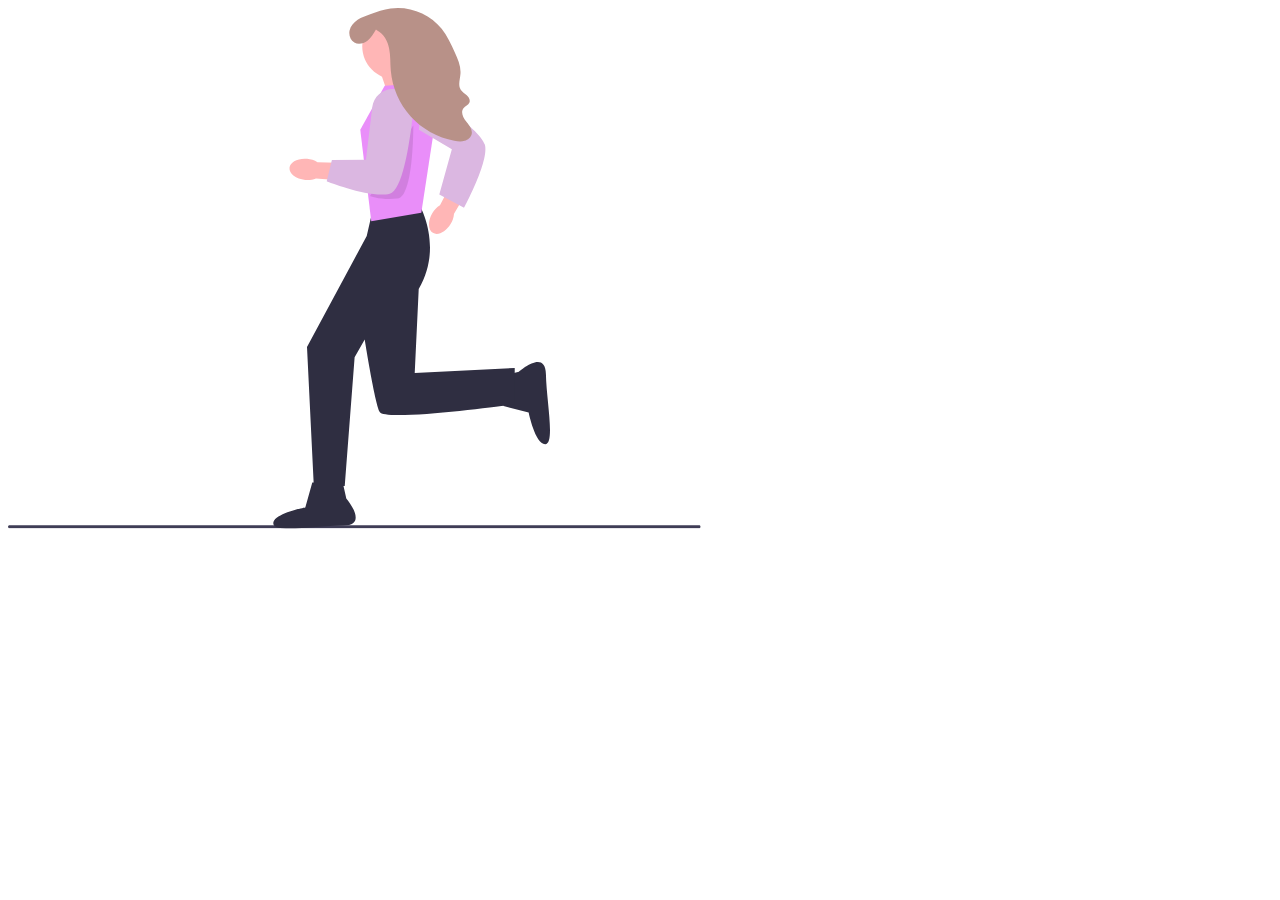
==== index.html @ f6128724 "add running woman svg" ====
<!DOCTYPE html>
<html lang="en">
	<head>
		<meta charset="UTF-8" />
		<meta http-equiv="X-UA-Compatible" content="IE=edge" />
		<meta name="viewport" content="width=device-width, initial-scale=1.0" />
		<title>Document</title>
	</head>
	<body>
		<div>
			<svg width="693" height="521" viewBox="0 0 693 521" fill="none" xmlns="http://www.w3.org/2000/svg">
				<g id="undraw_running_wild_re_fq9r 1" clip-path="url(#clip0_1_2)">
					<path id="Vector" d="M0 518.718C0 519.59 0.69976 520.289 1.57114 520.289H691.109C691.981 520.289 692.68 519.59 692.68 518.718C692.68 517.847 691.981 517.147 691.109 517.147H1.57114C0.69975 517.147 0 517.847 0 518.718Z" fill="#3F3D56" />
					<g id="running woman">
						<g id="Group">
							<g id="feet">
								<path id="Vector_2" d="M304.293 474.426H334.718L338.293 490.426C338.293 490.426 361.293 517.426 335.293 517.426C309.293 517.426 265.293 525.426 265.293 515.426C265.293 505.426 297.293 499.426 297.293 499.426L304.293 474.426V474.426V474.426Z" fill="#2F2E41" />
								<path id="Vector_3" d="M495.518 398.068L494.945 367.648L510.875 363.772C510.875 363.772 537.437 340.268 537.926 366.263C538.416 392.259 547.243 436.1 537.245 436.289C527.247 436.477 520.645 404.596 520.645 404.596L495.518 398.068V398.068V398.068Z" fill="#2F2E41" />
							</g>
							<path id="Vector_4" d="M405.212 58.9807L411.419 81.945L383.489 96.2201L372.938 65.8079L405.212 58.9807Z" fill="#FFB6B6" />
							<path id="Vector_5" d="M386.956 5.87451C405.013 5.87451 419.652 20.5131 419.652 38.5707C419.652 56.6283 405.013 71.2669 386.956 71.2669C368.898 71.2669 354.259 56.6283 354.259 38.5707C354.259 20.5131 368.898 5.87451 386.956 5.87451V5.87451Z" fill="#FFB6B6" />
							<path id="uuid-133c54c8-d128-4e99-98c7-7284e3ebd37e-352" d="M424.403 205.065C426.269 201.883 428.871 199.195 431.99 197.225L449.836 163.049L465.85 172.016L446.023 205.718C445.723 209.393 444.548 212.944 442.596 216.072C437.816 223.97 429.871 227.904 424.847 224.864C419.823 221.823 419.623 212.959 424.403 205.065H424.403V205.065V205.065Z" fill="#FFB6B6" />
							<g id="legs">
								<path id="Vector_6" d="M365.087 200.314L412.953 200C412.953 200 434.72 240 410.72 281L406.72 365L506.72 360V396.287C506.72 396.287 376.72 414 371.72 404C366.72 394 356.72 331.572 356.72 331.572L346.622 349.341L336.72 478H305.803L299 339L358.72 228L365.087 200.314Z" fill="#2F2E41" />
							</g>
							<path id="Vector_7" d="M376.684 77.7625L413.317 75.3203L426.749 116.837L413.317 204.756L363.252 213.304L352.262 121.722L376.684 77.7625Z" fill="#E98EF9" />
							<g id="arms">
								<path id="Vector_8" d="M414.389 81.4258L410.875 121.722L443.844 141.259L431.293 186.426L456.055 199.872C456.055 199.872 481.698 152.249 476.814 136.375C471.93 120.501 414.389 81.4258 414.389 81.4258H414.389V81.4258Z" fill="#DBB7E1" />
								<path id="Vector_9" opacity="0.1" d="M405.327 117.213C405.327 117.213 405.719 188.646 389.506 190.536C373.293 192.426 362.015 187.89 362.015 187.89" fill="black" />
								<path id="uuid-7de41d00-2d2a-4a7c-931f-82c29e7265eb-353" d="M299.11 150.778C302.788 151.064 306.344 152.228 309.48 154.171L348.019 155.265L346.962 173.588L307.982 170.504C304.546 171.844 300.839 172.34 297.172 171.953C287.98 171.111 280.965 165.688 281.501 159.839C282.037 153.991 289.921 149.934 299.11 150.778V150.778L299.11 150.778V150.778Z" fill="#FFB6B6" />
								<path id="Vector_10" d="M319.111 173.474L318.704 173.315L323.899 151.928L357.925 151.751L364.285 99.0527C365.531 88.7187 374.321 80.9258 384.73 80.9258C390.577 80.9258 396.168 83.4219 400.07 87.7734C403.968 92.1201 405.84 97.9424 405.205 103.746C401.317 139.311 394.083 182.398 381.697 185.702C379.342 186.33 376.584 186.604 373.561 186.604C353.144 186.604 320.681 174.084 319.111 173.474V173.474V173.474Z" fill="#DBB7E1" />
							</g>
							<path
								id="Vector_11"
								d="M367.962 21.6029C365.617 25.6584 363.178 29.8212 359.468 32.6822C355.758 35.5432 350.418 36.815 346.333 34.5216C342.318 32.268 340.59 27.0347 341.579 22.5381C342.568 18.0416 345.821 14.3046 349.65 11.7476C353.478 9.19061 357.882 7.65646 362.232 6.14863C368.881 3.84424 375.579 1.52752 382.543 0.527247C401.542 -2.20131 421.723 5.82208 433.661 20.8505C439.298 27.9463 443.094 36.2952 446.833 44.5502C449.89 51.2981 453.014 58.4052 452.474 65.7933C452.077 71.2098 449.825 77.1432 452.741 81.7248C454.21 84.0332 456.716 85.4319 458.749 87.263C460.782 89.0942 462.451 91.9328 461.447 94.4783C460.42 97.0831 457.182 98.0224 455.455 100.226C452.494 104.003 455.017 109.529 458.001 113.288C460.985 117.047 464.648 121.262 463.704 125.967C463.023 129.362 459.94 131.89 456.606 132.823C453.272 133.756 449.717 133.361 446.312 132.732C429.672 129.659 414.117 120.992 402.746 108.461C391.376 95.9297 384.258 79.6071 382.811 62.748C382.175 55.3247 382.599 47.7864 381.136 40.4807C379.674 33.1751 375.886 25.8207 369.222 22.4876"
								fill="#B89188" />
						</g>
					</g>
				</g>
				<defs>
					<clipPath id="clip0_1_2">
						<rect width="692.68" height="520.455" fill="white" />
					</clipPath>
				</defs>
			</svg>
		</div>
	</body>
</html>
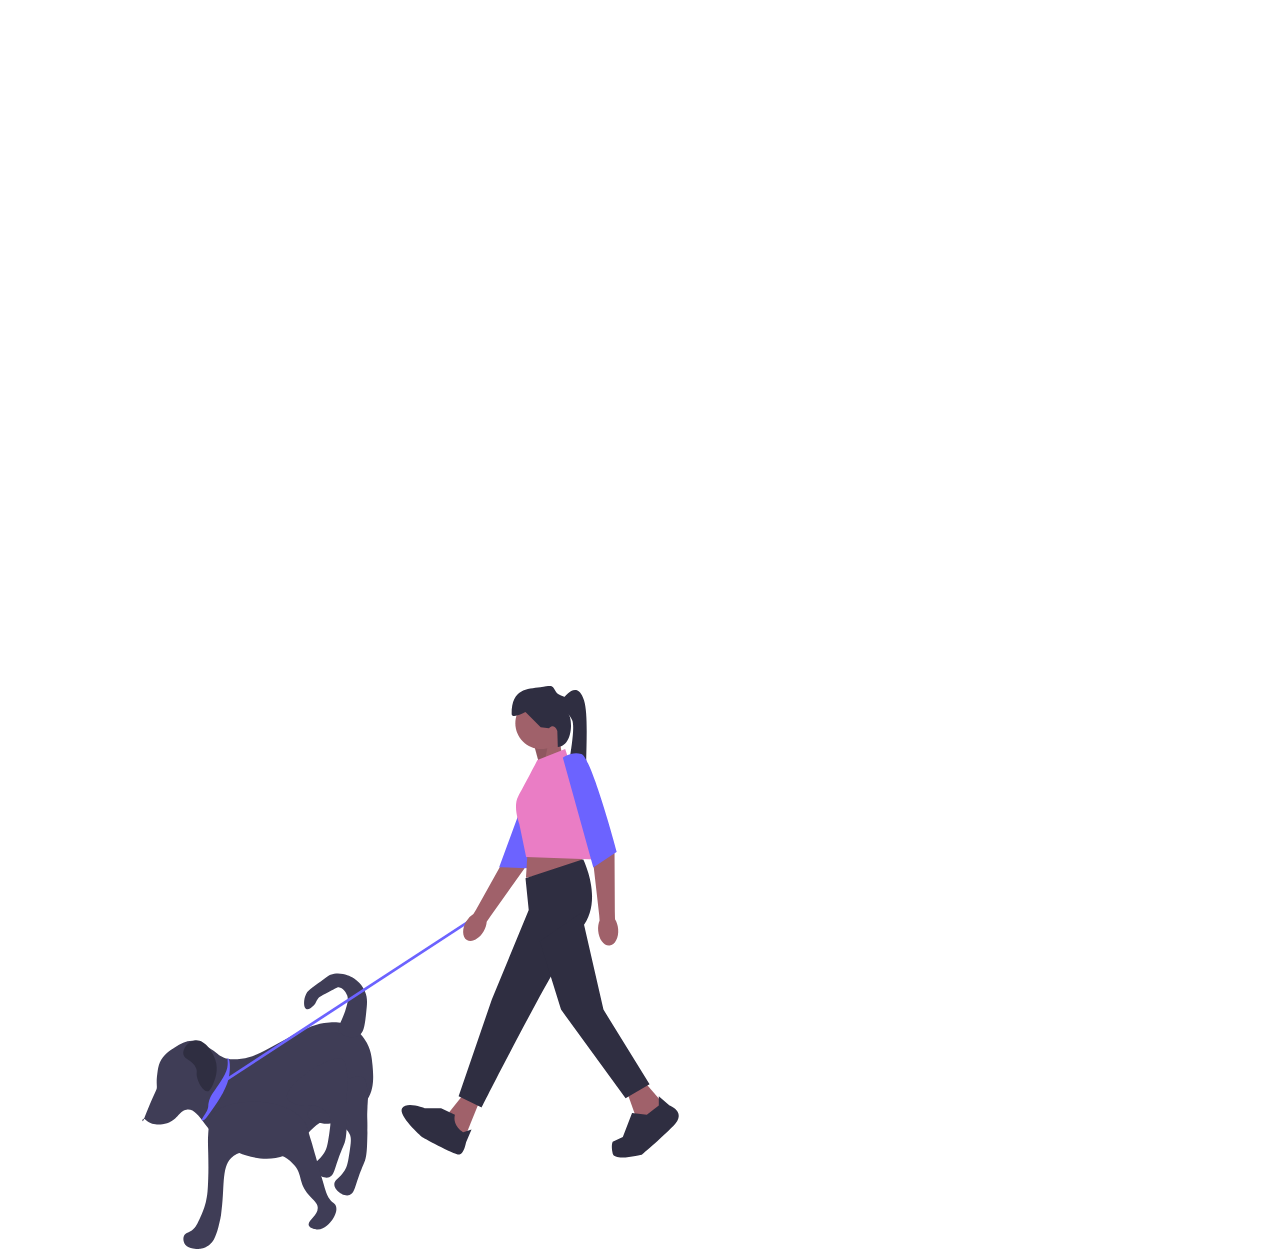
==== commit 4033f45d: "dog and girl, walking" ====
--- a/index.html
+++ b/index.html
@@ -2,44 +2,84 @@
 <html lang="en">
 	<head>
 		<meta charset="UTF-8" />
-		<meta http-equiv="X-UA-Compatible" content="IE=edge" />
 		<meta name="viewport" content="width=device-width, initial-scale=1.0" />
-		<title>Document</title>
+		<meta http-equiv="X-UA-Compatible" content="ie=edge" />
+		<link rel="stylesheet" href="style.css" />
+		<title>Running woman</title>
 	</head>
 	<body>
 		<div>
-			<svg width="693" height="521" viewBox="0 0 693 521" fill="none" xmlns="http://www.w3.org/2000/svg">
-				<g id="undraw_running_wild_re_fq9r 1" clip-path="url(#clip0_1_2)">
-					<path id="Vector" d="M0 518.718C0 519.59 0.69976 520.289 1.57114 520.289H691.109C691.981 520.289 692.68 519.59 692.68 518.718C692.68 517.847 691.981 517.147 691.109 517.147H1.57114C0.69975 517.147 0 517.847 0 518.718Z" fill="#3F3D56" />
-					<g id="running woman">
-						<g id="Group">
-							<g id="feet">
-								<path id="Vector_2" d="M304.293 474.426H334.718L338.293 490.426C338.293 490.426 361.293 517.426 335.293 517.426C309.293 517.426 265.293 525.426 265.293 515.426C265.293 505.426 297.293 499.426 297.293 499.426L304.293 474.426V474.426V474.426Z" fill="#2F2E41" />
-								<path id="Vector_3" d="M495.518 398.068L494.945 367.648L510.875 363.772C510.875 363.772 537.437 340.268 537.926 366.263C538.416 392.259 547.243 436.1 537.245 436.289C527.247 436.477 520.645 404.596 520.645 404.596L495.518 398.068V398.068V398.068Z" fill="#2F2E41" />
+			<svg width="731" height="564" viewBox="0 0 731 564" fill="none" xmlns="http://www.w3.org/2000/svg">
+				<g id="walking-dog-girl" clip-path="url(#clip0_2_21)">
+					<g id="dog-and-girl">
+						<g id="dog">
+							<g id="Group">
+								<path
+									id="Vector"
+									d="M208.218 361.302C217.185 366.71 218.069 369.262 223.502 371.492C226.251 372.62 231.399 374.173 241.333 372.765C255.02 370.826 263.46 365.298 287.185 352.387C304.106 343.178 312.379 339.151 324.121 337.103C332.919 335.568 338.032 336.127 341.952 337.103C355.626 340.507 363.09 351.054 364.878 353.66C371.057 362.671 371.839 371.471 372.52 379.134C373.377 388.786 374.617 402.734 367.425 413.522C358.413 427.042 345.862 421.05 324.121 433.901C300.091 448.105 304.11 462.112 284.637 469.563C259.721 479.099 232.594 464.027 231.144 463.195C205.346 448.4 200.068 421.552 186.566 423.712C178.498 425.002 177.695 435.016 164.913 437.722C162.522 438.228 152.679 440.312 145.809 433.901C141.587 429.962 141.718 438.78 143.898 433.264C146.697 426.182 152.344 412.36 155.998 404.607C157.949 400.465 155.75 399.187 157.271 388.049C158.015 382.609 158.39 379.863 159.819 376.586C163.359 368.467 170.233 364.273 175.103 361.302C181.028 357.688 186.853 354.135 194.208 354.934C198.417 355.392 201.684 357.362 208.218 361.302V361.302H208.218Z"
+									fill="#3F3D56" />
+								<path
+									id="Vector_2"
+									d="M363.604 391.87C365.864 393.721 366.402 397.473 367.425 404.607C368.372 411.207 367.796 415.255 367.425 422.438C366.868 433.219 367.746 432.216 367.425 446.638C367.161 458.504 367.029 464.437 366.151 469.563C364.574 478.782 363.733 475.24 355.962 498.858C354.385 503.649 353.13 507.717 349.594 509.047C345.164 510.713 340.059 506.99 339.405 506.499C338.331 505.695 334.547 502.859 334.31 498.858C334.009 493.778 339.759 492.491 344.499 484.847C347.459 480.075 348.171 475.297 349.594 465.742C350.947 456.656 351.624 452.112 349.594 447.911C345.89 440.245 337.415 437.869 336.857 437.722C331.786 436.382 330.147 438.28 324.121 437.722C318.484 437.2 309.199 434.547 307.563 430.08C303.08 417.834 352.811 383.029 363.604 391.87V391.87V391.87Z"
+									fill="#3F3D56" />
+								<path
+									id="Vector_3"
+									d="M343.226 374.039C345.485 375.89 346.023 379.642 347.047 386.776C347.993 393.376 347.418 397.424 347.047 404.607C346.49 415.388 347.368 414.385 347.047 428.806C346.782 440.672 346.65 446.606 345.773 451.732C344.195 460.951 343.355 457.409 335.584 481.026C334.007 485.818 332.751 489.885 329.215 491.216C324.785 492.882 319.681 489.159 319.026 488.668C317.952 487.864 314.169 485.028 313.931 481.026C313.631 475.947 319.38 474.66 324.121 467.016C327.081 462.243 327.792 457.466 329.215 447.911C330.569 438.825 331.246 434.281 329.215 430.08C325.511 422.414 317.037 420.038 316.479 419.891C311.407 418.55 309.768 420.448 303.742 419.891C298.105 419.369 288.82 416.716 287.185 412.249C282.702 400.003 332.432 365.197 343.226 374.039V374.039V374.039Z"
+									fill="#3F3D56" />
+								<path
+									id="Vector_4"
+									d="M305.016 436.448C306.449 438.635 308.094 444.274 311.384 455.553C312.851 460.583 322.35 493.676 325.394 503.952C326.269 506.906 327.403 510.594 330.489 514.141C333.086 517.128 334.473 517.034 335.584 519.236C338.473 524.967 332.835 533.051 331.763 534.52C330.515 536.229 324.721 544.168 316.479 543.436C315.618 543.359 310.048 542.864 308.837 539.615C306.981 534.634 317.894 529.96 317.752 521.783C317.669 516.954 313.8 514.954 308.837 509.047C298.19 496.374 302.731 489.791 294.827 479.753C283.004 464.739 261.031 464.464 257.89 464.469C249.755 464.48 238.432 464.497 231.144 472.111C220.982 482.725 225.182 501.294 220.954 529.425C220.954 529.425 220.269 533.986 218.407 540.888C215.334 552.278 212.883 555.219 212.039 556.172C210.892 557.467 207.536 561.153 201.849 562.54C201.066 562.732 197.444 563.561 192.934 562.54C189.941 561.863 187.213 561.245 185.292 558.719C183.45 556.297 182.751 552.645 184.018 549.804C185.552 546.365 188.711 546.923 192.934 543.435C195.914 540.974 197.468 537.549 200.576 530.699C201.952 527.666 204.012 523.069 205.67 516.689C207.59 509.305 207.825 503.599 208.218 492.489C208.549 483.13 208.389 475.349 208.218 467.016C208.019 457.314 207.747 454.145 208.218 447.911C208.712 441.371 209.193 435.002 210.765 431.354C219.224 411.724 286.345 407.972 305.016 436.448V436.448V436.448Z"
+									fill="#3F3D56" />
 							</g>
-							<path id="Vector_4" d="M405.212 58.9807L411.419 81.945L383.489 96.2201L372.938 65.8079L405.212 58.9807Z" fill="#FFB6B6" />
-							<path id="Vector_5" d="M386.956 5.87451C405.013 5.87451 419.652 20.5131 419.652 38.5707C419.652 56.6283 405.013 71.2669 386.956 71.2669C368.898 71.2669 354.259 56.6283 354.259 38.5707C354.259 20.5131 368.898 5.87451 386.956 5.87451V5.87451Z" fill="#FFB6B6" />
-							<path id="uuid-133c54c8-d128-4e99-98c7-7284e3ebd37e-352" d="M424.403 205.065C426.269 201.883 428.871 199.195 431.99 197.225L449.836 163.049L465.85 172.016L446.023 205.718C445.723 209.393 444.548 212.944 442.596 216.072C437.816 223.97 429.871 227.904 424.847 224.864C419.823 221.823 419.623 212.959 424.403 205.065H424.403V205.065V205.065Z" fill="#FFB6B6" />
-							<g id="legs">
-								<path id="Vector_6" d="M365.087 200.314L412.953 200C412.953 200 434.72 240 410.72 281L406.72 365L506.72 360V396.287C506.72 396.287 376.72 414 371.72 404C366.72 394 356.72 331.572 356.72 331.572L346.622 349.341L336.72 478H305.803L299 339L358.72 228L365.087 200.314Z" fill="#2F2E41" />
+							<g id="tail">
+								<path
+									id="Vector_5"
+									d="M358.51 349.839C363.954 346.829 364.731 339.784 366.151 326.914C367.186 317.538 367.802 311.955 364.878 305.261C360.93 296.226 353.521 292.009 352.141 291.251C350.634 290.423 340.74 285.176 330.489 288.704C329.058 289.196 325.27 292.011 317.752 297.619C308.781 304.313 307.465 305.589 306.29 307.809C303.145 313.747 303.479 321.774 306.29 323.093C308.424 324.094 312.113 321.284 313.931 319.272C316.105 316.866 315.778 315.409 317.752 312.903C319.317 310.917 320.79 310.225 325.394 307.809C336.8 301.824 337.377 301.03 339.405 301.44C344.458 302.462 346.867 308.605 347.047 309.082C348.589 313.177 347.531 316.901 345.773 323.093C344.842 326.369 343.785 328.897 341.952 333.282C338.632 341.222 337.758 341.818 338.131 343.471C339.356 348.895 351.32 353.816 358.51 349.839H358.51H358.51Z"
+									fill="#3F3D56" />
 							</g>
-							<path id="Vector_7" d="M376.684 77.7625L413.317 75.3203L426.749 116.837L413.317 204.756L363.252 213.304L352.262 121.722L376.684 77.7625Z" fill="#E98EF9" />
-							<g id="arms">
-								<path id="Vector_8" d="M414.389 81.4258L410.875 121.722L443.844 141.259L431.293 186.426L456.055 199.872C456.055 199.872 481.698 152.249 476.814 136.375C471.93 120.501 414.389 81.4258 414.389 81.4258H414.389V81.4258Z" fill="#DBB7E1" />
-								<path id="Vector_9" opacity="0.1" d="M405.327 117.213C405.327 117.213 405.719 188.646 389.506 190.536C373.293 192.426 362.015 187.89 362.015 187.89" fill="black" />
-								<path id="uuid-7de41d00-2d2a-4a7c-931f-82c29e7265eb-353" d="M299.11 150.778C302.788 151.064 306.344 152.228 309.48 154.171L348.019 155.265L346.962 173.588L307.982 170.504C304.546 171.844 300.839 172.34 297.172 171.953C287.98 171.111 280.965 165.688 281.501 159.839C282.037 153.991 289.921 149.934 299.11 150.778V150.778L299.11 150.778V150.778Z" fill="#FFB6B6" />
-								<path id="Vector_10" d="M319.111 173.474L318.704 173.315L323.899 151.928L357.925 151.751L364.285 99.0527C365.531 88.7187 374.321 80.9258 384.73 80.9258C390.577 80.9258 396.168 83.4219 400.07 87.7734C403.968 92.1201 405.84 97.9424 405.205 103.746C401.317 139.311 394.083 182.398 381.697 185.702C379.342 186.33 376.584 186.604 373.561 186.604C353.144 186.604 320.681 174.084 319.111 173.474V173.474V173.474Z" fill="#DBB7E1" />
+							<path id="Vector_6" d="M227.96 372.129C230.065 372.476 231.087 384.516 227.96 395.054C225.821 402.261 221.507 409.556 220.737 410.843C220.13 411.856 219.546 412.781 217.77 415.433C209.083 428.404 204.694 434.883 202.486 434.538C199.543 434.077 207.6 427.115 208.218 420.459C209.367 408.083 214.924 406.553 224.775 388.617C230.106 378.912 226.316 371.857 227.959 372.129L227.96 372.129V372.129Z" fill="#6C63FF" />
+							<g id="dog-ear">
+								<path id="Vector_7" d="M183.381 368.307C182.317 362.888 188.371 355.362 194.844 354.297C204.284 352.745 212.479 365.285 215.223 373.402C218.997 384.566 214.759 394.16 212.676 398.875C210.063 404.789 208.109 405.178 207.581 405.244C203.727 405.726 199.159 398.668 197.392 392.507C195.836 387.087 197.591 386.345 196.118 382.318C193.085 374.027 184.518 374.091 183.381 368.307V368.307H183.381Z" fill="#2F2E41" />
 							</g>
-							<path
-								id="Vector_11"
-								d="M367.962 21.6029C365.617 25.6584 363.178 29.8212 359.468 32.6822C355.758 35.5432 350.418 36.815 346.333 34.5216C342.318 32.268 340.59 27.0347 341.579 22.5381C342.568 18.0416 345.821 14.3046 349.65 11.7476C353.478 9.19061 357.882 7.65646 362.232 6.14863C368.881 3.84424 375.579 1.52752 382.543 0.527247C401.542 -2.20131 421.723 5.82208 433.661 20.8505C439.298 27.9463 443.094 36.2952 446.833 44.5502C449.89 51.2981 453.014 58.4052 452.474 65.7933C452.077 71.2098 449.825 77.1432 452.741 81.7248C454.21 84.0332 456.716 85.4319 458.749 87.263C460.782 89.0942 462.451 91.9328 461.447 94.4783C460.42 97.0831 457.182 98.0224 455.455 100.226C452.494 104.003 455.017 109.529 458.001 113.288C460.985 117.047 464.648 121.262 463.704 125.967C463.023 129.362 459.94 131.89 456.606 132.823C453.272 133.756 449.717 133.361 446.312 132.732C429.672 129.659 414.117 120.992 402.746 108.461C391.376 95.9297 384.258 79.6071 382.811 62.748C382.175 55.3247 382.599 47.7864 381.136 40.4807C379.674 33.1751 375.886 25.8207 369.222 22.4876"
-								fill="#B89188" />
+							<path id="Vector_8" d="M226.084 395.477L478.818 230.538L475.092 229.693L222.357 394.631L226.084 395.477Z" fill="#6C63FF" />
+						</g>
+						<g id="girl">
+							<path id="Vector_9" d="M539.795 80.0539L534.259 59.7578L559.168 50.5323L561.936 68.9833L539.795 80.0539Z" fill="#A0616A" />
+							<path id="Vector_10" opacity="0.1" d="M539.795 80.0539L534.259 59.7578L548.928 53.5703L544.371 77.4974L539.795 80.0539Z" fill="black" />
+							<g id="Group_2">
+								<path id="Vector_11" d="M466.877 253.998C462.12 251.168 461.869 242.812 466.317 235.336C468.264 232.063 470.789 229.502 473.412 227.893L476.024 223.625L509.07 164.384C509.07 164.384 523.535 108.512 529.424 101.757C535.313 95.0011 543.828 96.5928 543.828 96.5928L551.381 103.301L524.425 182.436L491.16 229.281L486.702 235.801C486.54 238.873 485.493 242.314 483.546 245.587C479.098 253.063 471.635 256.829 466.877 253.998L466.877 253.998V253.998Z" fill="#A0616A" />
+								<path id="Vector_12" d="M538.432 74.2566C538.432 74.2566 548.943 73.8502 555.575 82.015C562.207 90.1797 527.464 182.204 527.464 182.204L499.166 181.202L538.432 74.2566Z" fill="#6C63FF" />
+							</g>
+							<path id="Vector_13" d="M541.178 62.9867C555.445 62.9867 567.01 51.4216 567.01 37.1554C567.01 22.8891 555.445 11.324 541.178 11.324C526.912 11.324 515.347 22.8891 515.347 37.1554C515.347 51.4216 526.912 62.9867 541.178 62.9867Z" fill="#A0616A" />
+							<path id="Vector_14" d="M480.751 412.171L463.223 455.531L453.075 445.383L449.385 426.01L464.146 407.559L480.751 412.171Z" fill="#A0616A" />
+							<path id="Vector_15" d="M644.965 396.488L662.494 416.784L654.191 433.39L635.74 430.622L626.514 404.791L644.965 396.488Z" fill="#A0616A" />
+							<path id="Vector_16" d="M528.263 154.319L525.956 191.682L583.154 181.534L579.464 158.471L528.263 154.319Z" fill="#A0616A" />
+							<g id="leg-left">
+								<path id="Vector_17" d="M525.495 192.144L583.154 173.231C583.154 173.231 604.373 215.669 581.309 242.422C558.246 269.176 481.674 421.397 481.674 421.397L458.61 410.326L491.822 313.459L528.724 223.971L525.495 192.144V192.144Z" fill="#2F2E41" />
+							</g>
+							<g id="leg-right">
+								<path id="Vector_18" d="M581.309 226.739L603.45 323.607L649.578 398.333L625.592 412.171L561.013 323.607L539.795 255.338L581.309 226.739Z" fill="#2F2E41" />
+							</g>
+							<g id="left-foot">
+								<path id="Vector_19" d="M441.082 422.319H425.104C425.104 422.319 406.461 414.939 402.091 422.319C397.722 429.7 421.587 450.632 421.587 450.632C421.587 450.632 454.92 469.369 459.533 468.447C464.146 467.524 465.991 456.454 465.991 456.454L471.526 443.538L463.223 446.306C463.223 446.306 452.152 439.848 454.92 428.777L441.082 422.319L441.082 422.319V422.319Z" fill="#2F2E41" />
+							</g>
+							<g id="right-foot">
+								<path id="Vector_20" d="M658.803 419.552V410.326L669.529 419.552C669.529 419.552 687.402 426.01 673.564 439.848C659.726 453.686 642.197 468.447 642.197 468.447C642.197 468.447 614.521 475.827 612.676 467.524C610.831 459.221 612.676 455.862 612.676 455.862L622.824 450.919L632.049 426.932L646.81 428.777L658.803 419.552H658.803V419.552Z" fill="#2F2E41" />
+							</g>
+							<g id="hair">
+								<path id="Vector_21" d="M549.02 42.2294L540.717 41.3068L525.495 26.0848C525.495 26.0848 511.657 33.4652 511.657 27.9299C511.657 2.09852 527.34 3.02107 540.256 1.17598C553.172 -0.669121 551.788 -1.13039 555.939 5.78872C557.838 8.95304 564.703 10.8627 564.703 10.8627C564.703 10.8627 577.619 -6.66569 584.077 14.5529C590.535 35.7716 582.232 101.273 588.69 106.808C595.148 112.343 562.174 117.87 565.745 96.1944C569.316 74.5186 575.774 41.3069 572.084 33.9265C568.394 26.5461 567.471 28.3912 567.471 28.3912C572.044 26.524 575.032 59.4126 557.79 61.0229L557.323 44.9971C557.323 44.9971 554.555 36.6941 549.02 42.2294L549.02 42.2294V42.2294Z" fill="#2F2E41" />
+							</g>
+							<path id="Vector_22" d="M537.488 74.0573L565.165 62.9867L602.067 173.693L526.141 170.927L519.304 137.885C519.304 137.885 512.63 120.688 518.165 110.539C523.7 100.391 537.488 74.0573 537.488 74.0573L537.488 74.0573V74.0573Z" fill="#EA7DC5" />
+							<g id="right-arm">
+								<path id="Vector_23" d="M609.507 259.504C603.991 259.978 598.916 253.335 598.172 244.667C597.846 240.873 598.404 237.32 599.597 234.484L599.231 229.494L591.544 162.096C591.544 162.096 577.234 106.966 578.08 98.0436C578.927 89.1217 580.264 86.7531 580.264 86.7531L590.311 87.8005L614.544 167.811L614.827 225.265L615.005 233.161C616.664 235.752 617.82 239.158 618.146 242.952C618.89 251.62 615.022 259.03 609.507 259.504H609.507V259.504Z" fill="#A0616A" />
+								<path id="Vector_24" d="M562.858 71.751C562.858 71.751 571.161 65.2931 581.309 68.0608C591.457 70.8284 616.878 165.851 616.878 165.851L593.302 181.534L562.858 71.751V71.7509V71.751Z" fill="#6C63FF" />
+							</g>
 						</g>
 					</g>
 				</g>
 				<defs>
-					<clipPath id="clip0_1_2">
-						<rect width="692.68" height="520.455" fill="white" />
+					<clipPath id="clip0_2_21">
+						<rect width="730.67" height="563.04" fill="white" />
 					</clipPath>
 				</defs>
 			</svg>
--- a/style.css
+++ b/style.css
@@ -0,0 +1,49 @@
+* {
+	margin: 0;
+	padding: 0;
+	box-sizing: border-box;
+}
+body {
+	text-align: center;
+	margin-top: 50%;
+	margin-bottom: -100%;
+	display: inline-block;
+	position: relative;
+	width: 20%;
+	vertical-align: middle;
+	overflow: hidden;
+}
+
+@keyframes walkanim {
+	to {
+		background-position: 100% 0;
+	}
+}
+
+#leg-left {
+	animation: leg-left 2s linear infinite;
+	transform-origin: center;
+	transform-box: fill-box;
+}
+
+#walking-dog-girl {
+	animation: walking-dog-girl 30s linear infinite;
+}
+
+/* @keyframes leg-left {
+	from {
+		transform: rotateZ(0deg);
+	}
+	to {
+		transform: rotateZ(20deg);
+	}
+} */
+
+@keyframes walking-dog-girl {
+	from {
+		transform: translateX(-100%);
+	}
+	to {
+		transform: translateX(500%);
+	}
+}
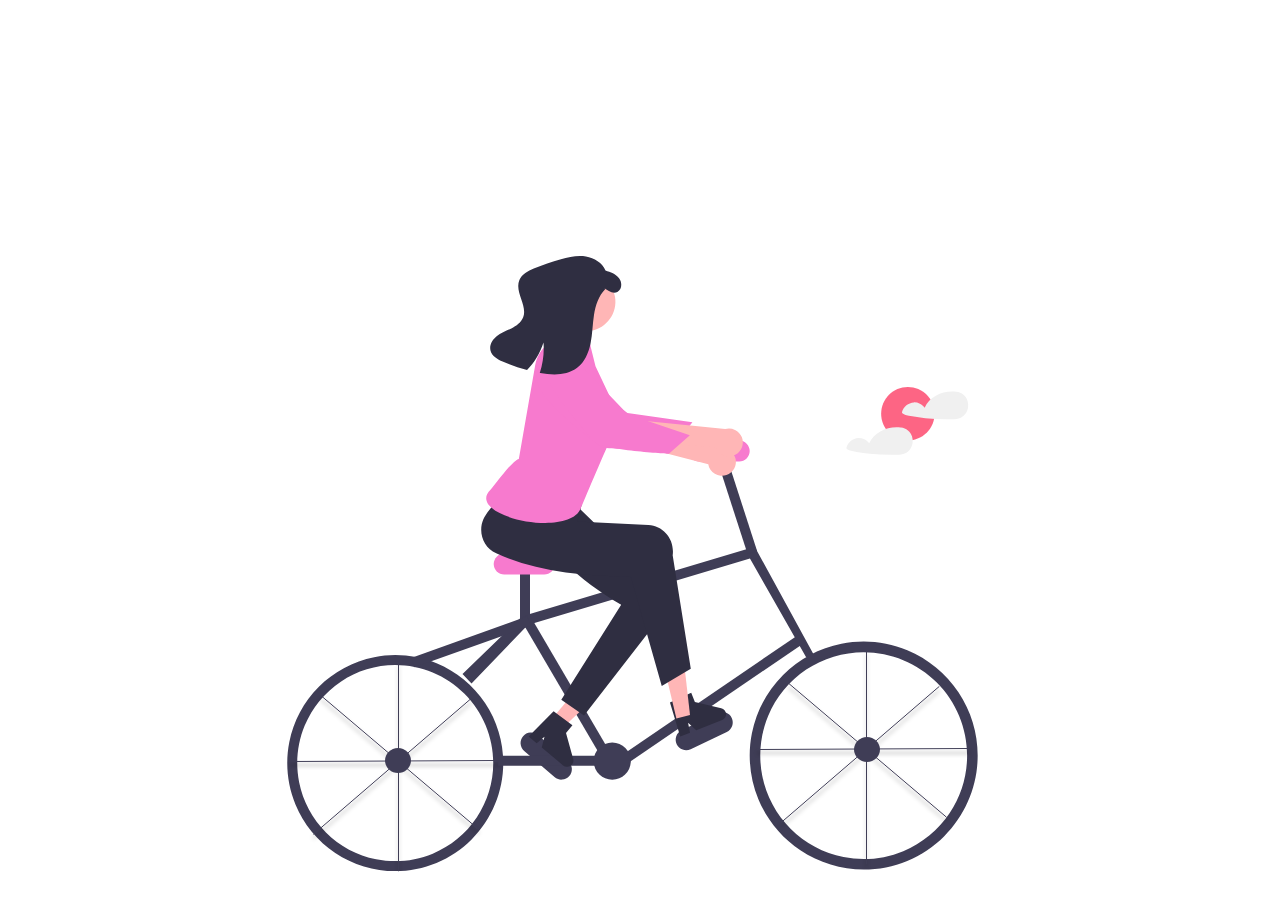
==== commit 09331119: "wielen laten draaien" ====
--- a/index.html
+++ b/index.html
@@ -5,81 +5,206 @@
 		<meta name="viewport" content="width=device-width, initial-scale=1.0" />
 		<meta http-equiv="X-UA-Compatible" content="ie=edge" />
 		<link rel="stylesheet" href="style.css" />
-		<title>Running woman</title>
+		<title>Biking</title>
 	</head>
 	<body>
 		<div>
-			<svg width="731" height="564" viewBox="0 0 731 564" fill="none" xmlns="http://www.w3.org/2000/svg">
-				<g id="walking-dog-girl" clip-path="url(#clip0_2_21)">
-					<g id="dog-and-girl">
-						<g id="dog">
-							<g id="Group">
-								<path
-									id="Vector"
-									d="M208.218 361.302C217.185 366.71 218.069 369.262 223.502 371.492C226.251 372.62 231.399 374.173 241.333 372.765C255.02 370.826 263.46 365.298 287.185 352.387C304.106 343.178 312.379 339.151 324.121 337.103C332.919 335.568 338.032 336.127 341.952 337.103C355.626 340.507 363.09 351.054 364.878 353.66C371.057 362.671 371.839 371.471 372.52 379.134C373.377 388.786 374.617 402.734 367.425 413.522C358.413 427.042 345.862 421.05 324.121 433.901C300.091 448.105 304.11 462.112 284.637 469.563C259.721 479.099 232.594 464.027 231.144 463.195C205.346 448.4 200.068 421.552 186.566 423.712C178.498 425.002 177.695 435.016 164.913 437.722C162.522 438.228 152.679 440.312 145.809 433.901C141.587 429.962 141.718 438.78 143.898 433.264C146.697 426.182 152.344 412.36 155.998 404.607C157.949 400.465 155.75 399.187 157.271 388.049C158.015 382.609 158.39 379.863 159.819 376.586C163.359 368.467 170.233 364.273 175.103 361.302C181.028 357.688 186.853 354.135 194.208 354.934C198.417 355.392 201.684 357.362 208.218 361.302V361.302H208.218Z"
-									fill="#3F3D56" />
-								<path
-									id="Vector_2"
-									d="M363.604 391.87C365.864 393.721 366.402 397.473 367.425 404.607C368.372 411.207 367.796 415.255 367.425 422.438C366.868 433.219 367.746 432.216 367.425 446.638C367.161 458.504 367.029 464.437 366.151 469.563C364.574 478.782 363.733 475.24 355.962 498.858C354.385 503.649 353.13 507.717 349.594 509.047C345.164 510.713 340.059 506.99 339.405 506.499C338.331 505.695 334.547 502.859 334.31 498.858C334.009 493.778 339.759 492.491 344.499 484.847C347.459 480.075 348.171 475.297 349.594 465.742C350.947 456.656 351.624 452.112 349.594 447.911C345.89 440.245 337.415 437.869 336.857 437.722C331.786 436.382 330.147 438.28 324.121 437.722C318.484 437.2 309.199 434.547 307.563 430.08C303.08 417.834 352.811 383.029 363.604 391.87V391.87V391.87Z"
-									fill="#3F3D56" />
-								<path
-									id="Vector_3"
-									d="M343.226 374.039C345.485 375.89 346.023 379.642 347.047 386.776C347.993 393.376 347.418 397.424 347.047 404.607C346.49 415.388 347.368 414.385 347.047 428.806C346.782 440.672 346.65 446.606 345.773 451.732C344.195 460.951 343.355 457.409 335.584 481.026C334.007 485.818 332.751 489.885 329.215 491.216C324.785 492.882 319.681 489.159 319.026 488.668C317.952 487.864 314.169 485.028 313.931 481.026C313.631 475.947 319.38 474.66 324.121 467.016C327.081 462.243 327.792 457.466 329.215 447.911C330.569 438.825 331.246 434.281 329.215 430.08C325.511 422.414 317.037 420.038 316.479 419.891C311.407 418.55 309.768 420.448 303.742 419.891C298.105 419.369 288.82 416.716 287.185 412.249C282.702 400.003 332.432 365.197 343.226 374.039V374.039V374.039Z"
-									fill="#3F3D56" />
-								<path
-									id="Vector_4"
-									d="M305.016 436.448C306.449 438.635 308.094 444.274 311.384 455.553C312.851 460.583 322.35 493.676 325.394 503.952C326.269 506.906 327.403 510.594 330.489 514.141C333.086 517.128 334.473 517.034 335.584 519.236C338.473 524.967 332.835 533.051 331.763 534.52C330.515 536.229 324.721 544.168 316.479 543.436C315.618 543.359 310.048 542.864 308.837 539.615C306.981 534.634 317.894 529.96 317.752 521.783C317.669 516.954 313.8 514.954 308.837 509.047C298.19 496.374 302.731 489.791 294.827 479.753C283.004 464.739 261.031 464.464 257.89 464.469C249.755 464.48 238.432 464.497 231.144 472.111C220.982 482.725 225.182 501.294 220.954 529.425C220.954 529.425 220.269 533.986 218.407 540.888C215.334 552.278 212.883 555.219 212.039 556.172C210.892 557.467 207.536 561.153 201.849 562.54C201.066 562.732 197.444 563.561 192.934 562.54C189.941 561.863 187.213 561.245 185.292 558.719C183.45 556.297 182.751 552.645 184.018 549.804C185.552 546.365 188.711 546.923 192.934 543.435C195.914 540.974 197.468 537.549 200.576 530.699C201.952 527.666 204.012 523.069 205.67 516.689C207.59 509.305 207.825 503.599 208.218 492.489C208.549 483.13 208.389 475.349 208.218 467.016C208.019 457.314 207.747 454.145 208.218 447.911C208.712 441.371 209.193 435.002 210.765 431.354C219.224 411.724 286.345 407.972 305.016 436.448V436.448V436.448Z"
-									fill="#3F3D56" />
+			<svg width="795" height="616" viewBox="0 0 795 616" fill="none" xmlns="http://www.w3.org/2000/svg">
+				<g id="girl-on-bike" clip-path="url(#clip0_1_2)">
+					<g id="bike">
+						<g id="trapper-left">
+							<path id="Vector" d="M311.485 521.085L281.209 494.943C279.102 493.123 277.805 490.541 277.602 487.764C277.399 484.987 278.307 482.244 280.127 480.136C281.946 478.029 284.528 476.731 287.305 476.527C290.081 476.323 292.825 477.23 294.933 479.048L325.209 505.19C326.253 506.091 327.11 507.189 327.73 508.421C328.35 509.653 328.721 510.995 328.822 512.371C328.923 513.746 328.752 515.128 328.319 516.437C327.886 517.747 327.199 518.958 326.297 520.002C325.396 521.046 324.298 521.902 323.065 522.522C321.833 523.141 320.491 523.511 319.115 523.612C317.74 523.713 316.358 523.541 315.049 523.107C313.739 522.674 312.528 521.987 311.485 521.085V521.085Z" fill="#3F3D56" />
+						</g>
+						<g id="trapper-right">
+							<path id="Vector_2" d="M483.782 475.919L447.689 493.163C445.177 494.363 442.29 494.516 439.664 493.588C437.039 492.66 434.889 490.727 433.689 488.215C432.488 485.702 432.335 482.815 433.263 480.19C434.191 477.564 436.124 475.415 438.636 474.214L474.729 456.971C477.242 455.77 480.128 455.617 482.754 456.545C485.38 457.473 487.529 459.406 488.729 461.918C489.93 464.431 490.083 467.318 489.155 469.943C488.227 472.569 486.294 474.719 483.782 475.919V475.919Z" fill="#3F3D56" />
+						</g>
+						<g id="wheel-front">
+							<path
+								id="Vector_3"
+								d="M620.689 613.567C598.146 613.567 576.109 606.882 557.365 594.358C538.621 581.833 524.012 564.032 515.385 543.205C506.758 522.378 504.501 499.461 508.899 477.351C513.297 455.241 524.153 434.931 540.093 418.991C556.033 403.051 576.343 392.195 598.452 387.797C620.562 383.399 643.48 385.657 664.307 394.283C685.134 402.91 702.935 417.519 715.459 436.263C727.984 455.007 734.668 477.044 734.668 499.587C734.634 529.806 722.615 558.777 701.247 580.145C679.879 601.513 650.908 613.532 620.689 613.567ZM620.689 396.161C600.233 396.161 580.237 402.227 563.228 413.591C546.22 424.956 532.964 441.109 525.136 460.008C517.307 478.906 515.259 499.702 519.25 519.764C523.241 539.827 533.091 558.256 547.555 572.72C562.02 587.185 580.449 597.035 600.511 601.026C620.574 605.016 641.369 602.968 660.268 595.14C679.167 587.312 695.32 574.056 706.684 557.047C718.049 540.039 724.115 520.043 724.115 499.587C724.084 472.166 713.177 445.877 693.788 426.488C674.398 407.099 648.109 396.192 620.689 396.161V396.161Z"
+								fill="#3F3D56" />
+							<g id="spaken">
+								<g id="Line 7" filter="url(#filter0_d_1_2)">
+									<line x1="696.326" y1="430.379" x2="538.326" y2="566.379" stroke="#3F3D56" />
+								</g>
+								<g id="Line 8" filter="url(#filter1_d_1_2)">
+									<line x1="727.002" y1="492.5" x2="514.002" y2="493.5" stroke="#3F3D56" />
+								</g>
+								<g id="Line 10" filter="url(#filter2_d_1_2)">
+									<line x1="703.677" y1="561.381" x2="545.677" y2="427.381" stroke="#3F3D56" />
+								</g>
+								<g id="Line 11" filter="url(#filter3_d_1_2)">
+									<line x1="623.5" y1="608" x2="623.5" y2="394" stroke="#3F3D56" />
+								</g>
 							</g>
-							<g id="tail">
-								<path
-									id="Vector_5"
-									d="M358.51 349.839C363.954 346.829 364.731 339.784 366.151 326.914C367.186 317.538 367.802 311.955 364.878 305.261C360.93 296.226 353.521 292.009 352.141 291.251C350.634 290.423 340.74 285.176 330.489 288.704C329.058 289.196 325.27 292.011 317.752 297.619C308.781 304.313 307.465 305.589 306.29 307.809C303.145 313.747 303.479 321.774 306.29 323.093C308.424 324.094 312.113 321.284 313.931 319.272C316.105 316.866 315.778 315.409 317.752 312.903C319.317 310.917 320.79 310.225 325.394 307.809C336.8 301.824 337.377 301.03 339.405 301.44C344.458 302.462 346.867 308.605 347.047 309.082C348.589 313.177 347.531 316.901 345.773 323.093C344.842 326.369 343.785 328.897 341.952 333.282C338.632 341.222 337.758 341.818 338.131 343.471C339.356 348.895 351.32 353.816 358.51 349.839H358.51H358.51Z"
-									fill="#3F3D56" />
+							<path id="Vector_4" d="M624 506C631.18 506 637 500.404 637 493.5C637 486.596 631.18 481 624 481C616.82 481 611 486.596 611 493.5C611 500.404 616.82 506 624 506Z" fill="#3F3D56" />
+						</g>
+						<g id="wheel-back">
+							<path
+								id="Vector_5"
+								d="M152.249 615.12C130.888 615.12 110.008 608.786 92.247 596.919C74.4865 585.052 60.6439 568.185 52.4696 548.45C44.2953 528.716 42.1566 507 46.3238 486.05C50.491 465.101 60.777 445.857 75.8811 430.753C90.9851 415.649 110.229 405.363 131.179 401.195C152.129 397.028 173.844 399.167 193.578 407.341C213.313 415.516 230.18 429.358 242.047 447.119C253.915 464.879 260.249 485.76 260.249 507.12C260.216 535.754 248.827 563.205 228.58 583.452C208.333 603.699 180.882 615.088 152.249 615.12V615.12ZM152.249 409.12C132.866 409.12 113.919 414.868 97.8027 425.636C81.6867 436.405 69.1258 451.71 61.7084 469.617C54.291 487.524 52.3503 507.229 56.1316 526.239C59.913 545.249 69.2466 562.711 82.9521 576.417C96.6577 590.122 114.12 599.456 133.13 603.237C152.14 607.019 171.844 605.078 189.752 597.66C207.659 590.243 222.964 577.682 233.733 561.566C244.501 545.45 250.249 526.503 250.249 507.12C250.219 481.138 239.885 456.228 221.513 437.856C203.14 419.484 178.231 409.15 152.249 409.12V409.12Z"
+								fill="#3F3D56" />
+							<g id="spaken_2">
+								<g id="Line 7_2" filter="url(#filter4_d_1_2)">
+									<line x1="228.326" y1="442.379" x2="70.3262" y2="578.379" stroke="#3F3D56" />
+								</g>
+								<g id="Line 8_2" filter="url(#filter5_d_1_2)">
+									<line x1="259.002" y1="504.5" x2="46.0023" y2="505.5" stroke="#3F3D56" />
+								</g>
+								<g id="Line 10_2" filter="url(#filter6_d_1_2)">
+									<line x1="235.677" y1="573.381" x2="77.6766" y2="439.381" stroke="#3F3D56" />
+								</g>
+								<g id="Line 11_2" filter="url(#filter7_d_1_2)">
+									<line x1="155.5" y1="620" x2="155.5" y2="406" stroke="#3F3D56" />
+								</g>
 							</g>
-							<path id="Vector_6" d="M227.96 372.129C230.065 372.476 231.087 384.516 227.96 395.054C225.821 402.261 221.507 409.556 220.737 410.843C220.13 411.856 219.546 412.781 217.77 415.433C209.083 428.404 204.694 434.883 202.486 434.538C199.543 434.077 207.6 427.115 208.218 420.459C209.367 408.083 214.924 406.553 224.775 388.617C230.106 378.912 226.316 371.857 227.959 372.129L227.96 372.129V372.129Z" fill="#6C63FF" />
-							<g id="dog-ear">
-								<path id="Vector_7" d="M183.381 368.307C182.317 362.888 188.371 355.362 194.844 354.297C204.284 352.745 212.479 365.285 215.223 373.402C218.997 384.566 214.759 394.16 212.676 398.875C210.063 404.789 208.109 405.178 207.581 405.244C203.727 405.726 199.159 398.668 197.392 392.507C195.836 387.087 197.591 386.345 196.118 382.318C193.085 374.027 184.518 374.091 183.381 368.307V368.307H183.381Z" fill="#2F2E41" />
-							</g>
-							<path id="Vector_8" d="M226.084 395.477L478.818 230.538L475.092 229.693L222.357 394.631L226.084 395.477Z" fill="#6C63FF" />
-						</g>
-						<g id="girl">
-							<path id="Vector_9" d="M539.795 80.0539L534.259 59.7578L559.168 50.5323L561.936 68.9833L539.795 80.0539Z" fill="#A0616A" />
-							<path id="Vector_10" opacity="0.1" d="M539.795 80.0539L534.259 59.7578L548.928 53.5703L544.371 77.4974L539.795 80.0539Z" fill="black" />
-							<g id="Group_2">
-								<path id="Vector_11" d="M466.877 253.998C462.12 251.168 461.869 242.812 466.317 235.336C468.264 232.063 470.789 229.502 473.412 227.893L476.024 223.625L509.07 164.384C509.07 164.384 523.535 108.512 529.424 101.757C535.313 95.0011 543.828 96.5928 543.828 96.5928L551.381 103.301L524.425 182.436L491.16 229.281L486.702 235.801C486.54 238.873 485.493 242.314 483.546 245.587C479.098 253.063 471.635 256.829 466.877 253.998L466.877 253.998V253.998Z" fill="#A0616A" />
-								<path id="Vector_12" d="M538.432 74.2566C538.432 74.2566 548.943 73.8502 555.575 82.015C562.207 90.1797 527.464 182.204 527.464 182.204L499.166 181.202L538.432 74.2566Z" fill="#6C63FF" />
-							</g>
-							<path id="Vector_13" d="M541.178 62.9867C555.445 62.9867 567.01 51.4216 567.01 37.1554C567.01 22.8891 555.445 11.324 541.178 11.324C526.912 11.324 515.347 22.8891 515.347 37.1554C515.347 51.4216 526.912 62.9867 541.178 62.9867Z" fill="#A0616A" />
-							<path id="Vector_14" d="M480.751 412.171L463.223 455.531L453.075 445.383L449.385 426.01L464.146 407.559L480.751 412.171Z" fill="#A0616A" />
-							<path id="Vector_15" d="M644.965 396.488L662.494 416.784L654.191 433.39L635.74 430.622L626.514 404.791L644.965 396.488Z" fill="#A0616A" />
-							<path id="Vector_16" d="M528.263 154.319L525.956 191.682L583.154 181.534L579.464 158.471L528.263 154.319Z" fill="#A0616A" />
-							<g id="leg-left">
-								<path id="Vector_17" d="M525.495 192.144L583.154 173.231C583.154 173.231 604.373 215.669 581.309 242.422C558.246 269.176 481.674 421.397 481.674 421.397L458.61 410.326L491.822 313.459L528.724 223.971L525.495 192.144V192.144Z" fill="#2F2E41" />
-							</g>
-							<g id="leg-right">
-								<path id="Vector_18" d="M581.309 226.739L603.45 323.607L649.578 398.333L625.592 412.171L561.013 323.607L539.795 255.338L581.309 226.739Z" fill="#2F2E41" />
-							</g>
-							<g id="left-foot">
-								<path id="Vector_19" d="M441.082 422.319H425.104C425.104 422.319 406.461 414.939 402.091 422.319C397.722 429.7 421.587 450.632 421.587 450.632C421.587 450.632 454.92 469.369 459.533 468.447C464.146 467.524 465.991 456.454 465.991 456.454L471.526 443.538L463.223 446.306C463.223 446.306 452.152 439.848 454.92 428.777L441.082 422.319L441.082 422.319V422.319Z" fill="#2F2E41" />
-							</g>
-							<g id="right-foot">
-								<path id="Vector_20" d="M658.803 419.552V410.326L669.529 419.552C669.529 419.552 687.402 426.01 673.564 439.848C659.726 453.686 642.197 468.447 642.197 468.447C642.197 468.447 614.521 475.827 612.676 467.524C610.831 459.221 612.676 455.862 612.676 455.862L622.824 450.919L632.049 426.932L646.81 428.777L658.803 419.552H658.803V419.552Z" fill="#2F2E41" />
-							</g>
-							<g id="hair">
-								<path id="Vector_21" d="M549.02 42.2294L540.717 41.3068L525.495 26.0848C525.495 26.0848 511.657 33.4652 511.657 27.9299C511.657 2.09852 527.34 3.02107 540.256 1.17598C553.172 -0.669121 551.788 -1.13039 555.939 5.78872C557.838 8.95304 564.703 10.8627 564.703 10.8627C564.703 10.8627 577.619 -6.66569 584.077 14.5529C590.535 35.7716 582.232 101.273 588.69 106.808C595.148 112.343 562.174 117.87 565.745 96.1944C569.316 74.5186 575.774 41.3069 572.084 33.9265C568.394 26.5461 567.471 28.3912 567.471 28.3912C572.044 26.524 575.032 59.4126 557.79 61.0229L557.323 44.9971C557.323 44.9971 554.555 36.6941 549.02 42.2294L549.02 42.2294V42.2294Z" fill="#2F2E41" />
-							</g>
-							<path id="Vector_22" d="M537.488 74.0573L565.165 62.9867L602.067 173.693L526.141 170.927L519.304 137.885C519.304 137.885 512.63 120.688 518.165 110.539C523.7 100.391 537.488 74.0573 537.488 74.0573L537.488 74.0573V74.0573Z" fill="#EA7DC5" />
-							<g id="right-arm">
-								<path id="Vector_23" d="M609.507 259.504C603.991 259.978 598.916 253.335 598.172 244.667C597.846 240.873 598.404 237.32 599.597 234.484L599.231 229.494L591.544 162.096C591.544 162.096 577.234 106.966 578.08 98.0436C578.927 89.1217 580.264 86.7531 580.264 86.7531L590.311 87.8005L614.544 167.811L614.827 225.265L615.005 233.161C616.664 235.752 617.82 239.158 618.146 242.952C618.89 251.62 615.022 259.03 609.507 259.504H609.507V259.504Z" fill="#A0616A" />
-								<path id="Vector_24" d="M562.858 71.751C562.858 71.751 571.161 65.2931 581.309 68.0608C591.457 70.8284 616.878 165.851 616.878 165.851L593.302 181.534L562.858 71.751V71.7509V71.751Z" fill="#6C63FF" />
-							</g>
+							<path id="Vector_6" d="M155 517C162.18 517 168 511.404 168 504.5C168 497.596 162.18 492 155 492C147.82 492 142 497.596 142 504.5C142 511.404 147.82 517 155 517Z" fill="#3F3D56" />
+						</g>
+						<g id="bike frame">
+							<path id="Vector_7" d="M228.5 427.5L219.5 418L279.296 360.214L511.708 290.657L572 401H563L506.957 302.518L284.748 369.021L228.5 427.5Z" fill="#3F3D56" />
+							<path id="Vector_8" d="M353.492 499.678H255.219V509.678H353.492V499.678Z" fill="#3F3D56" />
+							<path id="Vector_9" d="M287.022 312.334H277.022V364.617H287.022V312.334Z" fill="#3F3D56" />
+							<path id="Vector_10" d="M481.467 194.03L471.951 197.103L504.574 298.124L514.09 295.051L481.467 194.03Z" fill="#3F3D56" />
+							<path id="Vector_11" d="M286.024 358.039L277.394 363.094L359.394 503.094L368.024 498.039L286.024 358.039Z" fill="#3F3D56" />
+							<path id="Vector_12" d="M555.888 378.43L379.896 498.442L385.53 506.703L561.522 386.692L555.888 378.43Z" fill="#3F3D56" />
+							<path id="Vector_13" d="M369.248 523.673C379.495 523.673 387.802 515.367 387.802 505.12C387.802 494.873 379.495 486.567 369.248 486.567C359.002 486.567 350.695 494.873 350.695 505.12C350.695 515.367 359.002 523.673 369.248 523.673Z" fill="#3F3D56" />
+							<path id="Vector_14" d="M284.311 360.348L168.115 401.9L171.483 411.316L287.678 369.764L284.311 360.348Z" fill="#3F3D56" />
+						</g>
+						<g id="seet">
+							<path id="Vector_15" d="M301.209 318.567H261.209C258.424 318.567 255.754 317.46 253.784 315.491C251.815 313.522 250.709 310.851 250.709 308.067C250.709 305.282 251.815 302.611 253.784 300.642C255.754 298.673 258.424 297.567 261.209 297.567H301.209C303.994 297.567 306.665 298.673 308.634 300.642C310.603 302.611 311.709 305.282 311.709 308.067C311.709 310.851 310.603 313.522 308.634 315.491C306.665 317.46 303.994 318.567 301.209 318.567V318.567Z" fill="#F77ACE" />
+						</g>
+					</g>
+					<g id="sun and clouds">
+						<path id="Vector_16" d="M664.862 184.506C679.609 184.506 691.563 172.551 691.563 157.805C691.563 143.059 679.609 131.104 664.862 131.104C650.116 131.104 638.161 143.059 638.161 157.805C638.161 172.551 650.116 184.506 664.862 184.506Z" fill="#FD6584" />
+						<path
+							id="Vector_17"
+							d="M724.625 145.163C723.87 142.693 722.409 140.498 720.423 138.848C718.437 137.197 716.012 136.163 713.445 135.872C713.387 135.864 713.332 135.875 713.275 135.871C713.2 135.849 713.124 135.831 713.047 135.819C700.836 134.241 686.741 140.081 681.652 151.657C680.41 149.964 678.775 148.599 676.888 147.679C675 146.759 672.917 146.313 670.819 146.378C668.113 146.558 665.528 147.568 663.416 149.27C661.305 150.972 659.769 153.283 659.018 155.889C658.938 156.208 658.962 156.544 659.086 156.849C659.21 157.154 659.428 157.411 659.708 157.583C660.514 158.267 661.47 158.752 662.497 158.999C664.715 159.469 666.94 159.899 669.174 160.29C673.531 161.053 677.912 161.67 682.316 162.14C691.254 163.098 700.248 163.438 709.234 163.158C712.226 163.064 715.112 162.965 717.854 161.644C719.849 160.659 721.553 159.172 722.799 157.329C723.974 155.557 724.746 153.55 725.061 151.448C725.376 149.347 725.227 147.201 724.625 145.163V145.163Z"
+							fill="#F0F0F0" />
+						<path
+							id="Vector_18"
+							d="M669.129 180.764C668.374 178.294 666.914 176.099 664.927 174.449C662.941 172.798 660.516 171.764 657.95 171.473C657.892 171.465 657.837 171.476 657.779 171.472C657.704 171.45 657.628 171.432 657.551 171.42C645.34 169.842 631.245 175.682 626.156 187.258C624.914 185.565 623.279 184.199 621.392 183.28C619.504 182.36 617.421 181.913 615.323 181.979C612.617 182.159 610.032 183.169 607.921 184.871C605.809 186.573 604.273 188.884 603.523 191.49C603.443 191.809 603.466 192.145 603.59 192.45C603.714 192.755 603.932 193.012 604.212 193.184C605.018 193.868 605.974 194.353 607.002 194.6C609.219 195.07 611.445 195.5 613.678 195.891C618.036 196.654 622.416 197.271 626.82 197.741C635.759 198.699 644.753 199.039 653.738 198.759C656.731 198.665 659.616 198.566 662.359 197.245C664.353 196.26 666.058 194.773 667.304 192.93C668.478 191.158 669.25 189.151 669.565 187.049C669.88 184.947 669.732 182.802 669.129 180.764V180.764Z"
+							fill="#F0F0F0" />
+					</g>
+					<g id="girl">
+						<g id="arm">
+							<path id="Vector_19" d="M496.209 205.567H456.209C453.424 205.567 450.754 204.46 448.784 202.491C446.815 200.522 445.709 197.851 445.709 195.067C445.709 192.282 446.815 189.611 448.784 187.642C450.754 185.673 453.424 184.567 456.209 184.567H496.209C498.994 184.567 501.665 185.673 503.634 187.642C505.603 189.611 506.709 192.282 506.709 195.067C506.709 197.851 505.603 200.522 503.634 202.491C501.665 204.46 498.994 205.567 496.209 205.567Z" fill="#F77ACE" />
+							<path id="Vector_20" d="M483.47 219.067C481.556 219.727 479.522 219.959 477.509 219.748C475.496 219.536 473.554 218.886 471.819 217.843C470.085 216.8 468.601 215.389 467.47 213.71C466.34 212.031 465.592 210.124 465.278 208.125L357.124 180.275L374.762 161.768L477.773 192.015C481.167 191.711 484.555 192.662 487.294 194.689C490.034 196.715 491.935 199.676 492.637 203.011C493.339 206.345 492.794 209.822 491.104 212.781C489.415 215.74 486.698 217.977 483.47 219.067H483.47Z" fill="#FFB6B6" />
+						</g>
+						<g id="face">
+							<path id="Vector_21" d="M347.808 74.8749C363.907 72.1379 374.738 56.8684 372.001 40.7696C369.264 24.6708 353.995 13.8389 337.896 16.5759C321.797 19.3129 310.965 34.5823 313.702 50.6811C316.439 66.78 331.709 77.6119 347.808 74.8749Z" fill="#FFB6B6" />
+						</g>
+						<g id="foot-front">
+							<path id="Vector_22" d="M426.959 446.596L448.204 436.697L451.888 446.02L478.221 452.13C479.522 452.432 480.692 453.141 481.561 454.155C482.429 455.169 482.951 456.434 483.05 457.765C483.149 459.097 482.82 460.425 482.111 461.556C481.402 462.687 480.349 463.562 479.108 464.053L453.204 474.291L445.094 466.835L446.995 476.745L437.229 480.605L426.959 446.596Z" fill="#2F2E41" />
+						</g>
+						<g id="leg-back">
+							<path id="Vector_23" d="M309.242 462.575L319.986 471.566L360.55 433.48L344.693 420.211L309.242 462.575Z" fill="#FFB6B6" />
+							<path id="Vector_24" d="M341.028 459.534L318.275 443.829L378.183 348.848C334.763 323.61 304.902 292.823 280.538 259.005C272.258 247.592 267.21 234.309 278.762 225.747C279.302 225.347 279.856 224.968 280.425 224.61C293.597 216.402 289.321 228.703 307.376 222.662L323.69 240.065L358.937 274.361L419.058 312.739C431.149 320.457 434.504 336.691 426.552 348.999C426.132 349.649 425.684 350.28 425.21 350.893L341.028 459.534Z" fill="#2F2E41" />
+							<path id="Vector_25" d="M310.603 455.252L329.441 469.196L323.008 476.883L330.207 502.939C330.562 504.226 330.497 505.593 330.021 506.841C329.545 508.088 328.683 509.15 327.56 509.873C326.437 510.595 325.113 510.94 323.78 510.857C322.448 510.773 321.177 510.266 320.153 509.409L298.792 491.533L301.474 480.848L293.673 487.248L285.619 480.508L310.603 455.252Z" fill="#2F2E41" />
+						</g>
+						<g id="leg-front">
+							<path id="Vector_26" d="M433.406 462.464L447.019 459.106L440.726 403.809L420.634 408.767L433.406 462.464Z" fill="#FFB6B6" />
+							<path id="Vector_27" d="M447.782 412.637L418.756 430.043L387.798 320.712C337.578 320.283 291.143 314.66 253.23 297.342C240.385 291.526 234.672 276.144 240.468 262.986C240.739 262.371 241.033 261.767 241.35 261.175C248.73 247.522 263.038 239.504 275.733 225.315L338.709 248.567L334.196 265.525L405.433 269.101C419.759 269.82 430.712 282.264 429.897 296.894C429.854 297.667 429.778 298.437 429.669 299.204L447.782 412.637Z" fill="#2F2E41" />
+						</g>
+						<g id="body">
+							<path id="Vector_28" d="M283.496 184.877L279.529 203.485C279.529 203.485 272.308 218.972 273.71 223.11C275.098 227.225 337.592 249.595 337.592 249.595C337.592 249.595 342.947 221.692 351.881 202.87L283.496 184.877Z" fill="#FFB6B6" />
+							<path id="Vector_29" d="M324.641 74.5894L343.994 84.7086C345.063 85.1353 345.972 85.885 346.595 86.853C347.218 87.8211 347.523 88.9594 347.469 90.1093L352.51 110.281L370.247 147.825C370.247 147.825 374.869 167.806 366.049 186.671C357.229 205.537 337.709 252.567 337.709 252.567C324.978 283.06 220.476 259.512 247.709 233.567C250.949 230.479 269.162 204.403 275.826 202.904L292.176 109.339C293 104.399 294.907 99.7024 297.761 95.5864C300.614 91.4704 304.342 88.0368 308.679 85.5317C311.299 84.0508 313.727 83.174 315.392 83.6215C319.185 84.5055 320.978 75.9146 324.641 74.5894Z" fill="#F77ACE" />
+						</g>
+						<g id="arm_2">
+							<path id="Vector_30" d="M307.484 101.595C307.484 101.595 290.571 106.824 294.599 126.687C298.628 146.551 349.474 184.024 357.489 190.309C365.503 196.594 432.2 188.122 432.2 188.122L449.428 166.153L384.472 156.968L307.484 101.595Z" fill="#F77ACE" />
+							<path id="Vector_31" d="M492.72 198.566C490.96 199.566 489.003 200.167 486.985 200.329C484.968 200.49 482.939 200.207 481.043 199.5C479.147 198.793 477.429 197.678 476.01 196.235C474.591 194.792 473.505 193.055 472.83 191.147L361.402 183.611L375.346 162.182L482.157 173.018C485.438 172.097 488.943 172.41 492.008 173.9C495.072 175.389 497.484 177.951 498.786 181.1C500.088 184.25 500.19 187.767 499.072 190.986C497.954 194.205 495.694 196.902 492.72 198.566V198.566Z" fill="#FFB6B6" />
+							<path id="Vector_32" d="M319.168 89.7592C319.168 89.7592 301.582 91.7967 301.898 112.062C302.214 132.327 345.322 178.492 352.048 186.141C358.773 193.79 425.892 197.698 425.892 197.698L446.859 179.262L384.69 158.316L319.168 89.7592Z" fill="#F77ACE" />
+						</g>
+						<g id="hair">
+							<path
+								id="Vector_33"
+								d="M374.391 35.9436C369.926 38.143 364.87 34.9553 360.964 31.7852L362.362 32.9677C355.584 39.6989 352.482 49.3148 351.015 58.7644C349.546 68.2041 349.471 77.8431 347.596 87.22C345.719 96.587 341.724 106.02 334.139 111.824C323.979 119.597 309.851 119.25 297.26 117.028C297.092 116.996 296.936 116.972 296.768 116.94C300.049 107.142 301.317 96.7833 300.496 86.4839C297.234 96.8471 291.597 106.305 284.033 114.104C275.678 111.897 267.515 109.017 259.624 105.493C254.519 103.207 249.014 100.065 247.548 94.6642C246.079 89.3046 249.304 83.6338 253.66 80.1952C258.015 76.7566 263.385 74.9307 268.361 72.4617C273.33 70.0041 278.236 66.5227 280.182 61.3229C284.67 49.3614 271.394 35.8252 276.393 24.0609C278.858 18.2758 285.009 15.0796 290.796 12.6047C299.631 8.83627 308.71 5.6694 317.972 3.12573C326.103 0.891348 334.598 -0.867411 342.918 0.456889C351.237 1.78118 359.426 6.74895 362.496 14.6055C367.501 16.2398 372.815 18.0852 376.059 22.2503C379.302 26.4056 379.118 33.6184 374.391 35.9436Z"
+								fill="#2F2E41" />
 						</g>
 					</g>
 				</g>
 				<defs>
-					<clipPath id="clip0_2_21">
-						<rect width="730.67" height="563.04" fill="white" />
+					<filter id="filter0_d_1_2" x="534" y="430" width="166.652" height="144.758" filterUnits="userSpaceOnUse" color-interpolation-filters="sRGB">
+						<feFlood flood-opacity="0" result="BackgroundImageFix" />
+						<feColorMatrix in="SourceAlpha" type="matrix" values="0 0 0 0 0 0 0 0 0 0 0 0 0 0 0 0 0 0 127 0" result="hardAlpha" />
+						<feOffset dy="4" />
+						<feGaussianBlur stdDeviation="2" />
+						<feComposite in2="hardAlpha" operator="out" />
+						<feColorMatrix type="matrix" values="0 0 0 0 0 0 0 0 0 0 0 0 0 0 0 0 0 0 0.25 0" />
+						<feBlend mode="normal" in2="BackgroundImageFix" result="effect1_dropShadow_1_2" />
+						<feBlend mode="normal" in="SourceGraphic" in2="effect1_dropShadow_1_2" result="shape" />
+					</filter>
+					<filter id="filter1_d_1_2" x="510" y="492" width="221.005" height="9.99999" filterUnits="userSpaceOnUse" color-interpolation-filters="sRGB">
+						<feFlood flood-opacity="0" result="BackgroundImageFix" />
+						<feColorMatrix in="SourceAlpha" type="matrix" values="0 0 0 0 0 0 0 0 0 0 0 0 0 0 0 0 0 0 127 0" result="hardAlpha" />
+						<feOffset dy="4" />
+						<feGaussianBlur stdDeviation="2" />
+						<feComposite in2="hardAlpha" operator="out" />
+						<feColorMatrix type="matrix" values="0 0 0 0 0 0 0 0 0 0 0 0 0 0 0 0 0 0 0.25 0" />
+						<feBlend mode="normal" in2="BackgroundImageFix" result="effect1_dropShadow_1_2" />
+						<feBlend mode="normal" in="SourceGraphic" in2="effect1_dropShadow_1_2" result="shape" />
+					</filter>
+					<filter id="filter2_d_1_2" x="541.353" y="427" width="166.647" height="142.763" filterUnits="userSpaceOnUse" color-interpolation-filters="sRGB">
+						<feFlood flood-opacity="0" result="BackgroundImageFix" />
+						<feColorMatrix in="SourceAlpha" type="matrix" values="0 0 0 0 0 0 0 0 0 0 0 0 0 0 0 0 0 0 127 0" result="hardAlpha" />
+						<feOffset dy="4" />
+						<feGaussianBlur stdDeviation="2" />
+						<feComposite in2="hardAlpha" operator="out" />
+						<feColorMatrix type="matrix" values="0 0 0 0 0 0 0 0 0 0 0 0 0 0 0 0 0 0 0.25 0" />
+						<feBlend mode="normal" in2="BackgroundImageFix" result="effect1_dropShadow_1_2" />
+						<feBlend mode="normal" in="SourceGraphic" in2="effect1_dropShadow_1_2" result="shape" />
+					</filter>
+					<filter id="filter3_d_1_2" x="619" y="394" width="9" height="222" filterUnits="userSpaceOnUse" color-interpolation-filters="sRGB">
+						<feFlood flood-opacity="0" result="BackgroundImageFix" />
+						<feColorMatrix in="SourceAlpha" type="matrix" values="0 0 0 0 0 0 0 0 0 0 0 0 0 0 0 0 0 0 127 0" result="hardAlpha" />
+						<feOffset dy="4" />
+						<feGaussianBlur stdDeviation="2" />
+						<feComposite in2="hardAlpha" operator="out" />
+						<feColorMatrix type="matrix" values="0 0 0 0 0 0 0 0 0 0 0 0 0 0 0 0 0 0 0.25 0" />
+						<feBlend mode="normal" in2="BackgroundImageFix" result="effect1_dropShadow_1_2" />
+						<feBlend mode="normal" in="SourceGraphic" in2="effect1_dropShadow_1_2" result="shape" />
+					</filter>
+					<filter id="filter4_d_1_2" x="66" y="442" width="166.652" height="144.758" filterUnits="userSpaceOnUse" color-interpolation-filters="sRGB">
+						<feFlood flood-opacity="0" result="BackgroundImageFix" />
+						<feColorMatrix in="SourceAlpha" type="matrix" values="0 0 0 0 0 0 0 0 0 0 0 0 0 0 0 0 0 0 127 0" result="hardAlpha" />
+						<feOffset dy="4" />
+						<feGaussianBlur stdDeviation="2" />
+						<feComposite in2="hardAlpha" operator="out" />
+						<feColorMatrix type="matrix" values="0 0 0 0 0 0 0 0 0 0 0 0 0 0 0 0 0 0 0.25 0" />
+						<feBlend mode="normal" in2="BackgroundImageFix" result="effect1_dropShadow_1_2" />
+						<feBlend mode="normal" in="SourceGraphic" in2="effect1_dropShadow_1_2" result="shape" />
+					</filter>
+					<filter id="filter5_d_1_2" x="42" y="504" width="221.005" height="9.99999" filterUnits="userSpaceOnUse" color-interpolation-filters="sRGB">
+						<feFlood flood-opacity="0" result="BackgroundImageFix" />
+						<feColorMatrix in="SourceAlpha" type="matrix" values="0 0 0 0 0 0 0 0 0 0 0 0 0 0 0 0 0 0 127 0" result="hardAlpha" />
+						<feOffset dy="4" />
+						<feGaussianBlur stdDeviation="2" />
+						<feComposite in2="hardAlpha" operator="out" />
+						<feColorMatrix type="matrix" values="0 0 0 0 0 0 0 0 0 0 0 0 0 0 0 0 0 0 0.25 0" />
+						<feBlend mode="normal" in2="BackgroundImageFix" result="effect1_dropShadow_1_2" />
+						<feBlend mode="normal" in="SourceGraphic" in2="effect1_dropShadow_1_2" result="shape" />
+					</filter>
+					<filter id="filter6_d_1_2" x="73.3532" y="439" width="166.647" height="142.763" filterUnits="userSpaceOnUse" color-interpolation-filters="sRGB">
+						<feFlood flood-opacity="0" result="BackgroundImageFix" />
+						<feColorMatrix in="SourceAlpha" type="matrix" values="0 0 0 0 0 0 0 0 0 0 0 0 0 0 0 0 0 0 127 0" result="hardAlpha" />
+						<feOffset dy="4" />
+						<feGaussianBlur stdDeviation="2" />
+						<feComposite in2="hardAlpha" operator="out" />
+						<feColorMatrix type="matrix" values="0 0 0 0 0 0 0 0 0 0 0 0 0 0 0 0 0 0 0.25 0" />
+						<feBlend mode="normal" in2="BackgroundImageFix" result="effect1_dropShadow_1_2" />
+						<feBlend mode="normal" in="SourceGraphic" in2="effect1_dropShadow_1_2" result="shape" />
+					</filter>
+					<filter id="filter7_d_1_2" x="151" y="406" width="9" height="222" filterUnits="userSpaceOnUse" color-interpolation-filters="sRGB">
+						<feFlood flood-opacity="0" result="BackgroundImageFix" />
+						<feColorMatrix in="SourceAlpha" type="matrix" values="0 0 0 0 0 0 0 0 0 0 0 0 0 0 0 0 0 0 127 0" result="hardAlpha" />
+						<feOffset dy="4" />
+						<feGaussianBlur stdDeviation="2" />
+						<feComposite in2="hardAlpha" operator="out" />
+						<feColorMatrix type="matrix" values="0 0 0 0 0 0 0 0 0 0 0 0 0 0 0 0 0 0 0.25 0" />
+						<feBlend mode="normal" in2="BackgroundImageFix" result="effect1_dropShadow_1_2" />
+						<feBlend mode="normal" in="SourceGraphic" in2="effect1_dropShadow_1_2" result="shape" />
+					</filter>
+					<clipPath id="clip0_1_2">
+						<rect width="794.67" height="615.311" fill="white" />
 					</clipPath>
 				</defs>
 			</svg>
--- a/style.css
+++ b/style.css
@@ -5,45 +5,24 @@
 }
 body {
 	text-align: center;
-	margin-top: 50%;
-	margin-bottom: -100%;
-	display: inline-block;
-	position: relative;
-	width: 20%;
-	vertical-align: middle;
-	overflow: hidden;
+	margin-top: 20%;
 }
 
-@keyframes walkanim {
-	to {
-		background-position: 100% 0;
-	}
-}
-
-#leg-left {
-	animation: leg-left 2s linear infinite;
+#wheel-front {
+	animation: wheel 1s ease;
 	transform-origin: center;
 	transform-box: fill-box;
 }
-
-#walking-dog-girl {
-	animation: walking-dog-girl 30s linear infinite;
+#wheel-back {
+	animation: wheel 1s ease;
+	transform-origin: center;
+	transform-box: fill-box;
 }
-
-/* @keyframes leg-left {
+@keyframes wheel {
 	from {
 		transform: rotateZ(0deg);
 	}
 	to {
-		transform: rotateZ(20deg);
-	}
-} */
-
-@keyframes walking-dog-girl {
-	from {
-		transform: translateX(-100%);
-	}
-	to {
-		transform: translateX(500%);
+		transform: rotateZ(360deg);
 	}
 }
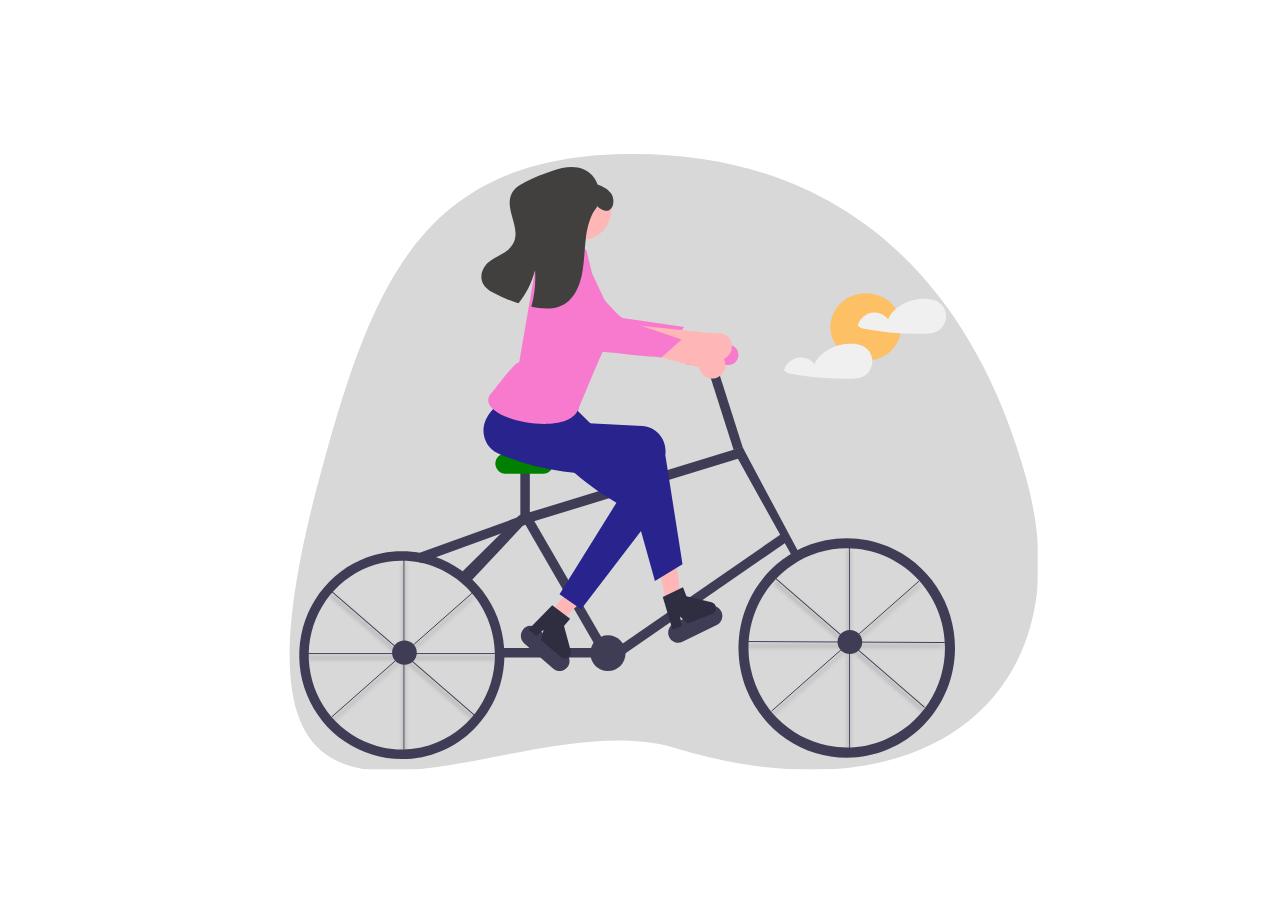
==== commit 8c67ec34: "tada" ====
--- a/index.html
+++ b/index.html
@@ -11,189 +11,194 @@
 		<div>
 			<svg width="795" height="616" viewBox="0 0 795 616" fill="none" xmlns="http://www.w3.org/2000/svg">
 				<g id="girl-on-bike" clip-path="url(#clip0_1_2)">
-					<g id="bike">
+					<path id="Ellipse 1" d="M783.5 325.369C841.998 539.976 682.076 670.145 432 594C260.502 541.781 -50.322 797 76.0907 325.369C129.6 125.733 180.136 0 390.267 0C600.398 0 729.961 128.958 783.5 325.369Z" fill="#D8D8D8" />
+					<g id="wheel-front">
+						<g id="spaken">
+							<g id="Line 7" filter="url(#filter0_d_1_2)">
+								<path d="M676.223 426.922L528.555 557.125" stroke="#3F3D56" />
+							</g>
+							<g id="Line 8" filter="url(#filter1_d_1_2)">
+								<path d="M701.867 488.529L505.262 487.552" stroke="#3F3D56" />
+							</g>
+							<g id="Line 10" filter="url(#filter2_d_1_2)">
+								<line y1="-0.5" x2="197.165" y2="-0.5" transform="matrix(-0.756303 -0.654221 0.644149 -0.7649 681.922 553.024)" stroke="#3F3D56" />
+							</g>
+							<g id="Line 11" filter="url(#filter3_d_1_2)">
+								<line x1="606.389" y1="595.378" x2="606.389" y2="393.231" stroke="#3F3D56" />
+							</g>
+						</g>
+						<path
+							id="Vector"
+							d="M603.744 603.625C582.333 603.625 561.402 597.19 543.6 585.134C525.797 573.078 511.922 555.942 503.728 535.894C495.534 515.846 493.39 493.785 497.567 472.502C501.745 451.219 512.055 431.669 527.195 416.325C542.335 400.98 561.624 390.531 582.624 386.297C603.624 382.064 625.39 384.236 645.172 392.541C664.953 400.845 681.86 414.908 693.756 432.951C705.651 450.994 712 472.207 712 493.907C711.968 522.996 700.552 550.884 680.257 571.453C659.962 592.022 632.445 603.592 603.744 603.625ZM603.744 394.348C584.315 394.348 565.323 400.187 549.169 411.127C533.014 422.066 520.424 437.615 512.989 455.807C505.554 473.999 503.608 494.017 507.399 513.33C511.189 532.642 520.545 550.382 534.283 564.306C548.021 578.229 565.524 587.711 584.579 591.553C603.635 595.394 623.386 593.423 641.336 585.887C659.285 578.352 674.627 565.591 685.421 549.219C696.215 532.846 701.976 513.598 701.976 493.907C701.947 467.511 691.588 442.206 673.172 423.541C654.756 404.877 629.788 394.378 603.744 394.348V394.348Z"
+							fill="#3F3D56" />
+						<path id="Vector_2" d="M606.889 500.08C613.708 500.08 619.236 494.693 619.236 488.048C619.236 481.402 613.708 476.015 606.889 476.015C600.07 476.015 594.541 481.402 594.541 488.048C594.541 494.693 600.07 500.08 606.889 500.08Z" fill="#3F3D56" />
+					</g>
+					<g id="wheel-back">
+						<g id="spaken_2">
+							<g id="Line 7_2" filter="url(#filter4_d_1_2)">
+								<path d="M229.823 438.473L88.6158 563.014" stroke="#3F3D56" />
+							</g>
+							<g id="Line 8_2" filter="url(#filter5_d_1_2)">
+								<path d="M252.618 499.599L63.6108 499.599" stroke="#3F3D56" />
+							</g>
+							<g id="Line 10_2" filter="url(#filter6_d_1_2)">
+								<line y1="-0.5" x2="189.706" y2="-0.5" transform="matrix(-0.755999 -0.654573 0.644502 -0.764602 231.723 560.724)" stroke="#3F3D56" />
+							</g>
+							<g id="Line 11_2" filter="url(#filter7_d_1_2)">
+								<line x1="160.939" y1="595.378" x2="160.939" y2="405.744" stroke="#3F3D56" />
+							</g>
+						</g>
+						<path
+							id="Vector_3"
+							d="M158.826 605.12C138.538 605.12 118.706 599.023 101.837 587.6C84.9681 576.176 71.8206 559.939 64.0568 540.943C56.293 521.946 54.2616 501.043 58.2196 480.877C62.1775 460.71 71.947 442.186 86.2927 427.646C100.638 413.107 118.916 403.206 138.814 399.194C158.712 395.183 179.337 397.242 198.08 405.11C216.824 412.979 232.844 426.304 244.115 443.4C255.386 460.497 261.402 480.597 261.402 501.158C261.372 528.721 250.555 555.146 231.324 574.636C212.094 594.126 186.021 605.089 158.826 605.12V605.12ZM158.826 406.823C140.416 406.823 122.42 412.356 107.114 422.721C91.8068 433.087 79.8766 447.82 72.8317 465.058C65.7867 482.295 63.9435 501.263 67.5349 519.562C71.1264 537.862 79.9913 554.671 93.0087 567.864C106.026 581.057 122.611 590.042 140.667 593.682C158.722 597.321 177.437 595.453 194.445 588.313C211.453 581.173 225.99 569.082 236.218 553.569C246.446 538.055 251.905 519.816 251.905 501.158C251.877 476.148 242.061 452.17 224.612 434.484C207.162 416.799 183.503 406.851 158.826 406.823V406.823Z"
+							fill="#3F3D56" />
+						<path id="Vector_4" d="M161.439 510.669C168.258 510.669 173.786 505.282 173.786 498.636C173.786 491.991 168.258 486.604 161.439 486.604C154.62 486.604 149.092 491.991 149.092 498.636C149.092 505.282 154.62 510.669 161.439 510.669Z" fill="#3F3D56" />
+					</g>
+					<g id="girl-bike">
 						<g id="trapper-left">
-							<path id="Vector" d="M311.485 521.085L281.209 494.943C279.102 493.123 277.805 490.541 277.602 487.764C277.399 484.987 278.307 482.244 280.127 480.136C281.946 478.029 284.528 476.731 287.305 476.527C290.081 476.323 292.825 477.23 294.933 479.048L325.209 505.19C326.253 506.091 327.11 507.189 327.73 508.421C328.35 509.653 328.721 510.995 328.822 512.371C328.923 513.746 328.752 515.128 328.319 516.437C327.886 517.747 327.199 518.958 326.297 520.002C325.396 521.046 324.298 521.902 323.065 522.522C321.833 523.141 320.491 523.511 319.115 523.612C317.74 523.713 316.358 523.541 315.049 523.107C313.739 522.674 312.528 521.987 311.485 521.085V521.085Z" fill="#3F3D56" />
+							<path id="Vector_5" d="M310.066 514.601L281.31 489.437C279.31 487.685 278.077 485.199 277.885 482.526C277.692 479.853 278.554 477.212 280.283 475.184C282.011 473.155 284.463 471.905 287.1 471.709C289.737 471.513 292.343 472.386 294.346 474.136L323.101 499.3C324.093 500.168 324.906 501.224 325.495 502.411C326.084 503.597 326.436 504.888 326.532 506.213C326.628 507.537 326.466 508.867 326.055 510.127C325.643 511.388 324.991 512.554 324.135 513.559C323.279 514.564 322.236 515.388 321.065 515.984C319.895 516.58 318.62 516.937 317.313 517.034C316.007 517.13 314.694 516.965 313.451 516.548C312.207 516.131 311.057 515.469 310.066 514.601V514.601Z" fill="#3F3D56" />
 						</g>
 						<g id="trapper-right">
-							<path id="Vector_2" d="M483.782 475.919L447.689 493.163C445.177 494.363 442.29 494.516 439.664 493.588C437.039 492.66 434.889 490.727 433.689 488.215C432.488 485.702 432.335 482.815 433.263 480.19C434.191 477.564 436.124 475.415 438.636 474.214L474.729 456.971C477.242 455.77 480.128 455.617 482.754 456.545C485.38 457.473 487.529 459.406 488.729 461.918C489.93 464.431 490.083 467.318 489.155 469.943C488.227 472.569 486.294 474.719 483.782 475.919V475.919Z" fill="#3F3D56" />
-						</g>
-						<g id="wheel-front">
+							<path id="Vector_6" d="M473.711 471.124L439.431 487.723C437.045 488.878 434.303 489.026 431.809 488.133C429.315 487.239 427.274 485.379 426.133 482.96C424.993 480.541 424.848 477.762 425.729 475.235C426.61 472.707 428.446 470.638 430.833 469.483L465.113 452.884C467.499 451.728 470.241 451.581 472.735 452.474C475.229 453.367 477.27 455.228 478.411 457.647C479.551 460.066 479.696 462.844 478.815 465.372C477.934 467.899 476.098 469.968 473.711 471.124V471.124Z" fill="#3F3D56" />
+						</g>
+						<g id="bike frame">
+							<path id="Vector_7" d="M227.083 427.884L218.426 418.529L275.944 361.62L499.504 293.119L557.5 401.787H548.843L494.934 304.8L281.189 370.293L227.083 427.884Z" fill="#3F3D56" />
+							<path id="Vector_8" d="M349.964 493.995H256.626V503.621H349.964V493.995Z" fill="#3F3D56" />
+							<path id="Vector_9" d="M286.832 313.656H277.334V363.984H286.832V313.656Z" fill="#3F3D56" />
+							<path id="Vector_10" d="M468.71 195.896L459.672 198.854L490.657 296.098L499.695 293.139L468.71 195.896Z" fill="#3F3D56" />
+							<path id="Vector_11" d="M285.883 357.652L277.687 362.517L355.57 497.282L363.766 492.417L285.883 357.652Z" fill="#3F3D56" />
+							<path id="Vector_12" d="M542.197 377.28L375.042 492.804L380.393 500.757L547.548 385.233L542.197 377.28Z" fill="#3F3D56" />
+							<path id="Vector_13" d="M364.929 517.093C374.661 517.093 382.551 509.097 382.551 499.233C382.551 489.369 374.661 481.373 364.929 481.373C355.197 481.373 347.307 489.369 347.307 499.233C347.307 509.097 355.197 517.093 364.929 517.093Z" fill="#3F3D56" />
+							<path id="Vector_14" d="M284.256 359.874L173.896 399.872L177.094 408.936L287.454 368.938L284.256 359.874Z" fill="#3F3D56" />
+						</g>
+						<g id="seet">
+							<path id="Vector_15" d="M300.306 319.655H262.315C259.67 319.655 257.133 318.59 255.263 316.695C253.393 314.799 252.342 312.228 252.342 309.548C252.342 306.867 253.393 304.296 255.263 302.401C257.133 300.505 259.67 299.44 262.315 299.44H300.306C302.951 299.44 305.488 300.505 307.358 302.401C309.228 304.296 310.279 306.867 310.279 309.548C310.279 312.228 309.228 314.799 307.358 316.695C305.488 318.59 302.951 319.655 300.306 319.655V319.655Z" fill="#008000" />
+						</g>
+						<g id="arm">
+							<path id="Vector_16" d="M485.515 210.88H447.523C444.878 210.88 442.342 209.815 440.471 207.92C438.601 206.024 437.55 203.453 437.55 200.773C437.55 198.092 438.601 195.521 440.471 193.626C442.342 191.73 444.878 190.665 447.523 190.665H485.515C488.16 190.665 490.696 191.73 492.566 193.626C494.437 195.521 495.487 198.092 495.487 200.773C495.487 203.453 494.437 206.024 492.566 207.92C490.696 209.815 488.16 210.88 485.515 210.88Z" fill="#F77ACE" />
+							<path id="Vector_17" d="M473.415 223.876C471.598 224.511 469.665 224.735 467.753 224.531C465.841 224.328 463.997 223.702 462.35 222.698C460.702 221.693 459.292 220.335 458.219 218.719C457.146 217.103 456.435 215.268 456.137 213.343L353.413 186.535L370.166 168.72L468.004 197.836C471.228 197.543 474.445 198.459 477.047 200.409C479.649 202.36 481.455 205.21 482.122 208.42C482.789 211.63 482.271 214.976 480.666 217.825C479.061 220.673 476.481 222.826 473.415 223.876H473.415Z" fill="#FFB6B6" />
+						</g>
+						<g id="face">
+							<path id="Vector_18" d="M344.565 85.0752C359.855 82.4406 370.143 67.7421 367.544 52.2452C364.944 36.7483 350.442 26.3215 335.151 28.9561C319.861 31.5908 309.573 46.2893 312.172 61.7861C314.772 77.283 329.275 87.7099 344.565 85.0752Z" fill="#FFB6B6" />
+						</g>
+						<g id="leg-back">
+							<path id="Vector_19" d="M307.936 458.279L318.14 466.934L356.667 430.272L341.607 417.499L307.936 458.279Z" fill="#FFB6B6" />
+							<path id="Vector_20" d="M338.126 455.352L316.515 440.234L373.415 348.804C332.175 324.51 303.814 294.874 280.673 262.32C272.809 251.334 268.015 238.548 278.986 230.307C279.499 229.921 280.025 229.556 280.565 229.212C293.076 221.311 289.015 233.152 306.164 227.336L321.658 244.088L355.136 277.102L412.238 314.045C423.721 321.475 426.908 337.102 419.355 348.95C418.956 349.575 418.531 350.183 418.081 350.772L338.126 455.352Z" fill="#29238E" />
+							<path id="Vector_21" d="M309.228 451.229L327.121 464.652L321.01 472.052L327.848 497.134C328.186 498.373 328.124 499.689 327.672 500.889C327.219 502.09 326.4 503.113 325.334 503.808C324.268 504.504 323.01 504.836 321.744 504.755C320.479 504.675 319.271 504.187 318.299 503.362L298.011 486.154L300.558 475.868L293.149 482.03L285.499 475.542L309.228 451.229Z" fill="#2F2E41" />
+						</g>
+						<g id="leg-front">
+							<path id="Vector_22" d="M425.865 458.172L438.795 454.94L432.818 401.71L413.734 406.483L425.865 458.172Z" fill="#FFB6B6" />
+							<g id="foot-front">
+								<path id="Vector_23" d="M419.781 442.897L439.959 433.369L443.458 442.342L468.469 448.224C469.704 448.515 470.816 449.198 471.641 450.174C472.466 451.149 472.962 452.367 473.056 453.649C473.15 454.93 472.837 456.209 472.164 457.298C471.49 458.387 470.49 459.229 469.311 459.701L444.708 469.557L437.005 462.379L438.811 471.919L429.535 475.635L419.781 442.897Z" fill="#2F2E41" />
+							</g>
+							<path id="Vector_24" d="M439.519 410.208L411.951 426.964L382.547 321.72C334.849 321.308 290.746 315.895 254.737 299.224C242.537 293.626 237.11 278.819 242.615 266.153C242.873 265.561 243.152 264.98 243.453 264.409C250.462 251.267 264.052 243.549 276.11 229.891L335.923 252.272L331.637 268.597L399.297 272.039C412.903 272.731 423.306 284.71 422.532 298.793C422.491 299.537 422.419 300.278 422.315 301.016L439.519 410.208Z" fill="#29238E" />
+						</g>
+						<g id="body">
+							<path id="Vector_25" d="M283.483 190.965L279.714 208.877C279.714 208.877 272.857 223.785 274.188 227.768C275.506 231.729 334.863 253.262 334.863 253.262C334.863 253.262 339.948 226.402 348.434 208.284L283.483 190.965Z" fill="#FFB6B6" />
+							<path id="Vector_26" d="M322.561 84.8004L340.942 94.5412C341.958 94.952 342.822 95.6736 343.413 96.6055C344.005 97.5374 344.295 98.6331 344.243 99.74L349.031 119.158L365.877 155.297C365.877 155.297 370.267 174.531 361.89 192.692C353.513 210.852 334.973 256.123 334.973 256.123C322.881 285.477 223.627 262.808 249.493 237.833C252.57 234.862 269.868 209.76 276.197 208.318L291.727 118.25C292.51 113.495 294.321 108.974 297.031 105.012C299.741 101.05 303.282 97.745 307.401 95.3336C309.889 93.9081 312.196 93.0641 313.777 93.4948C317.38 94.3458 319.082 86.0761 322.561 84.8004Z" fill="#F77ACE" />
+						</g>
+						<g id="arm_2">
+							<path id="Vector_27" d="M306.266 110.796C306.266 110.796 290.202 115.83 294.028 134.95C297.854 154.071 346.148 190.143 353.76 196.193C361.372 202.243 424.719 194.088 424.719 194.088L441.083 172.94L379.389 164.098L306.266 110.796Z" fill="#F77ACE" />
+							<path id="Vector_28" d="M482.201 204.141C480.53 205.104 478.67 205.683 476.754 205.838C474.838 205.994 472.911 205.721 471.11 205.04C469.309 204.359 467.677 203.287 466.329 201.897C464.982 200.508 463.951 198.836 463.31 197L357.477 189.746L370.721 169.118L472.169 179.549C475.284 178.662 478.613 178.964 481.524 180.398C484.435 181.831 486.726 184.298 487.962 187.329C489.199 190.36 489.295 193.746 488.234 196.845C487.172 199.943 485.025 202.539 482.201 204.141V204.141Z" fill="#FFB6B6" />
+							<path id="Vector_29" d="M317.363 99.403C317.363 99.403 300.66 101.364 300.96 120.872C301.26 140.38 342.204 184.818 348.592 192.181C354.98 199.544 418.728 203.306 418.728 203.306L438.642 185.559L379.596 165.397L317.363 99.403Z" fill="#F77ACE" />
+						</g>
+					</g>
+					<g id="hair">
+						<path
+							id="Vector_30"
+							d="M366.5 55.9544C362.003 58.5828 356.911 54.7733 352.976 50.9849L354.384 52.398C347.557 60.4421 344.432 71.9337 342.954 83.2264C341.475 94.5073 341.399 106.026 339.51 117.232C337.62 128.426 333.596 139.699 325.956 146.635C315.721 155.924 301.49 155.509 288.808 152.855C288.639 152.816 288.481 152.787 288.312 152.749C291.617 141.04 292.894 128.661 292.068 116.353C288.782 128.737 283.103 140.04 275.484 149.36C267.068 146.723 258.846 143.281 250.898 139.07C245.755 136.337 240.211 132.583 238.734 126.128C237.254 119.723 240.503 112.947 244.89 108.837C249.277 104.728 254.686 102.546 259.699 99.5953C264.703 96.6584 269.645 92.4979 271.605 86.2839C276.126 71.9893 262.753 55.8128 267.789 41.7539C270.272 34.8405 276.468 31.0208 282.297 28.0631C291.196 23.5597 300.341 19.7751 309.671 16.7353C317.86 14.0651 326.418 11.9633 334.798 13.5459C343.178 15.1285 351.426 21.0652 354.519 30.4542C359.56 32.4073 364.913 34.6126 368.181 39.5902C371.447 44.5559 371.262 53.1757 366.5 55.9544Z"
+							fill="#42403F" />
+					</g>
+					<g id="sun and clouds">
+						<g id="sun">
+							<path id="Vector_31" d="M622.872 206.652C642.455 206.652 658.33 191.553 658.33 172.927C658.33 154.301 642.455 139.202 622.872 139.202C603.289 139.202 587.414 154.301 587.414 172.927C587.414 191.553 603.289 206.652 622.872 206.652Z" fill="#FDC065" />
+						</g>
+						<g id="cloud-right">
 							<path
-								id="Vector_3"
-								d="M620.689 613.567C598.146 613.567 576.109 606.882 557.365 594.358C538.621 581.833 524.012 564.032 515.385 543.205C506.758 522.378 504.501 499.461 508.899 477.351C513.297 455.241 524.153 434.931 540.093 418.991C556.033 403.051 576.343 392.195 598.452 387.797C620.562 383.399 643.48 385.657 664.307 394.283C685.134 402.91 702.935 417.519 715.459 436.263C727.984 455.007 734.668 477.044 734.668 499.587C734.634 529.806 722.615 558.777 701.247 580.145C679.879 601.513 650.908 613.532 620.689 613.567ZM620.689 396.161C600.233 396.161 580.237 402.227 563.228 413.591C546.22 424.956 532.964 441.109 525.136 460.008C517.307 478.906 515.259 499.702 519.25 519.764C523.241 539.827 533.091 558.256 547.555 572.72C562.02 587.185 580.449 597.035 600.511 601.026C620.574 605.016 641.369 602.968 660.268 595.14C679.167 587.312 695.32 574.056 706.684 557.047C718.049 540.039 724.115 520.043 724.115 499.587C724.084 472.166 713.177 445.877 693.788 426.488C674.398 407.099 648.109 396.192 620.689 396.161V396.161Z"
-								fill="#3F3D56" />
-							<g id="spaken">
-								<g id="Line 7" filter="url(#filter0_d_1_2)">
-									<line x1="696.326" y1="430.379" x2="538.326" y2="566.379" stroke="#3F3D56" />
-								</g>
-								<g id="Line 8" filter="url(#filter1_d_1_2)">
-									<line x1="727.002" y1="492.5" x2="514.002" y2="493.5" stroke="#3F3D56" />
-								</g>
-								<g id="Line 10" filter="url(#filter2_d_1_2)">
-									<line x1="703.677" y1="561.381" x2="545.677" y2="427.381" stroke="#3F3D56" />
-								</g>
-								<g id="Line 11" filter="url(#filter3_d_1_2)">
-									<line x1="623.5" y1="608" x2="623.5" y2="394" stroke="#3F3D56" />
-								</g>
-							</g>
-							<path id="Vector_4" d="M624 506C631.18 506 637 500.404 637 493.5C637 486.596 631.18 481 624 481C616.82 481 611 486.596 611 493.5C611 500.404 616.82 506 624 506Z" fill="#3F3D56" />
-						</g>
-						<g id="wheel-back">
-							<path
-								id="Vector_5"
-								d="M152.249 615.12C130.888 615.12 110.008 608.786 92.247 596.919C74.4865 585.052 60.6439 568.185 52.4696 548.45C44.2953 528.716 42.1566 507 46.3238 486.05C50.491 465.101 60.777 445.857 75.8811 430.753C90.9851 415.649 110.229 405.363 131.179 401.195C152.129 397.028 173.844 399.167 193.578 407.341C213.313 415.516 230.18 429.358 242.047 447.119C253.915 464.879 260.249 485.76 260.249 507.12C260.216 535.754 248.827 563.205 228.58 583.452C208.333 603.699 180.882 615.088 152.249 615.12V615.12ZM152.249 409.12C132.866 409.12 113.919 414.868 97.8027 425.636C81.6867 436.405 69.1258 451.71 61.7084 469.617C54.291 487.524 52.3503 507.229 56.1316 526.239C59.913 545.249 69.2466 562.711 82.9521 576.417C96.6577 590.122 114.12 599.456 133.13 603.237C152.14 607.019 171.844 605.078 189.752 597.66C207.659 590.243 222.964 577.682 233.733 561.566C244.501 545.45 250.249 526.503 250.249 507.12C250.219 481.138 239.885 456.228 221.513 437.856C203.14 419.484 178.231 409.15 152.249 409.12V409.12Z"
-								fill="#3F3D56" />
-							<g id="spaken_2">
-								<g id="Line 7_2" filter="url(#filter4_d_1_2)">
-									<line x1="228.326" y1="442.379" x2="70.3262" y2="578.379" stroke="#3F3D56" />
-								</g>
-								<g id="Line 8_2" filter="url(#filter5_d_1_2)">
-									<line x1="259.002" y1="504.5" x2="46.0023" y2="505.5" stroke="#3F3D56" />
-								</g>
-								<g id="Line 10_2" filter="url(#filter6_d_1_2)">
-									<line x1="235.677" y1="573.381" x2="77.6766" y2="439.381" stroke="#3F3D56" />
-								</g>
-								<g id="Line 11_2" filter="url(#filter7_d_1_2)">
-									<line x1="155.5" y1="620" x2="155.5" y2="406" stroke="#3F3D56" />
-								</g>
-							</g>
-							<path id="Vector_6" d="M155 517C162.18 517 168 511.404 168 504.5C168 497.596 162.18 492 155 492C147.82 492 142 497.596 142 504.5C142 511.404 147.82 517 155 517Z" fill="#3F3D56" />
-						</g>
-						<g id="bike frame">
-							<path id="Vector_7" d="M228.5 427.5L219.5 418L279.296 360.214L511.708 290.657L572 401H563L506.957 302.518L284.748 369.021L228.5 427.5Z" fill="#3F3D56" />
-							<path id="Vector_8" d="M353.492 499.678H255.219V509.678H353.492V499.678Z" fill="#3F3D56" />
-							<path id="Vector_9" d="M287.022 312.334H277.022V364.617H287.022V312.334Z" fill="#3F3D56" />
-							<path id="Vector_10" d="M481.467 194.03L471.951 197.103L504.574 298.124L514.09 295.051L481.467 194.03Z" fill="#3F3D56" />
-							<path id="Vector_11" d="M286.024 358.039L277.394 363.094L359.394 503.094L368.024 498.039L286.024 358.039Z" fill="#3F3D56" />
-							<path id="Vector_12" d="M555.888 378.43L379.896 498.442L385.53 506.703L561.522 386.692L555.888 378.43Z" fill="#3F3D56" />
-							<path id="Vector_13" d="M369.248 523.673C379.495 523.673 387.802 515.367 387.802 505.12C387.802 494.873 379.495 486.567 369.248 486.567C359.002 486.567 350.695 494.873 350.695 505.12C350.695 515.367 359.002 523.673 369.248 523.673Z" fill="#3F3D56" />
-							<path id="Vector_14" d="M284.311 360.348L168.115 401.9L171.483 411.316L287.678 369.764L284.311 360.348Z" fill="#3F3D56" />
-						</g>
-						<g id="seet">
-							<path id="Vector_15" d="M301.209 318.567H261.209C258.424 318.567 255.754 317.46 253.784 315.491C251.815 313.522 250.709 310.851 250.709 308.067C250.709 305.282 251.815 302.611 253.784 300.642C255.754 298.673 258.424 297.567 261.209 297.567H301.209C303.994 297.567 306.665 298.673 308.634 300.642C310.603 302.611 311.709 305.282 311.709 308.067C311.709 310.851 310.603 313.522 308.634 315.491C306.665 317.46 303.994 318.567 301.209 318.567V318.567Z" fill="#F77ACE" />
-						</g>
-					</g>
-					<g id="sun and clouds">
-						<path id="Vector_16" d="M664.862 184.506C679.609 184.506 691.563 172.551 691.563 157.805C691.563 143.059 679.609 131.104 664.862 131.104C650.116 131.104 638.161 143.059 638.161 157.805C638.161 172.551 650.116 184.506 664.862 184.506Z" fill="#FD6584" />
-						<path
-							id="Vector_17"
-							d="M724.625 145.163C723.87 142.693 722.409 140.498 720.423 138.848C718.437 137.197 716.012 136.163 713.445 135.872C713.387 135.864 713.332 135.875 713.275 135.871C713.2 135.849 713.124 135.831 713.047 135.819C700.836 134.241 686.741 140.081 681.652 151.657C680.41 149.964 678.775 148.599 676.888 147.679C675 146.759 672.917 146.313 670.819 146.378C668.113 146.558 665.528 147.568 663.416 149.27C661.305 150.972 659.769 153.283 659.018 155.889C658.938 156.208 658.962 156.544 659.086 156.849C659.21 157.154 659.428 157.411 659.708 157.583C660.514 158.267 661.47 158.752 662.497 158.999C664.715 159.469 666.94 159.899 669.174 160.29C673.531 161.053 677.912 161.67 682.316 162.14C691.254 163.098 700.248 163.438 709.234 163.158C712.226 163.064 715.112 162.965 717.854 161.644C719.849 160.659 721.553 159.172 722.799 157.329C723.974 155.557 724.746 153.55 725.061 151.448C725.376 149.347 725.227 147.201 724.625 145.163V145.163Z"
-							fill="#F0F0F0" />
-						<path
-							id="Vector_18"
-							d="M669.129 180.764C668.374 178.294 666.914 176.099 664.927 174.449C662.941 172.798 660.516 171.764 657.95 171.473C657.892 171.465 657.837 171.476 657.779 171.472C657.704 171.45 657.628 171.432 657.551 171.42C645.34 169.842 631.245 175.682 626.156 187.258C624.914 185.565 623.279 184.199 621.392 183.28C619.504 182.36 617.421 181.913 615.323 181.979C612.617 182.159 610.032 183.169 607.921 184.871C605.809 186.573 604.273 188.884 603.523 191.49C603.443 191.809 603.466 192.145 603.59 192.45C603.714 192.755 603.932 193.012 604.212 193.184C605.018 193.868 605.974 194.353 607.002 194.6C609.219 195.07 611.445 195.5 613.678 195.891C618.036 196.654 622.416 197.271 626.82 197.741C635.759 198.699 644.753 199.039 653.738 198.759C656.731 198.665 659.616 198.566 662.359 197.245C664.353 196.26 666.058 194.773 667.304 192.93C668.478 191.158 669.25 189.151 669.565 187.049C669.88 184.947 669.732 182.802 669.129 180.764V180.764Z"
-							fill="#F0F0F0" />
-					</g>
-					<g id="girl">
-						<g id="arm">
-							<path id="Vector_19" d="M496.209 205.567H456.209C453.424 205.567 450.754 204.46 448.784 202.491C446.815 200.522 445.709 197.851 445.709 195.067C445.709 192.282 446.815 189.611 448.784 187.642C450.754 185.673 453.424 184.567 456.209 184.567H496.209C498.994 184.567 501.665 185.673 503.634 187.642C505.603 189.611 506.709 192.282 506.709 195.067C506.709 197.851 505.603 200.522 503.634 202.491C501.665 204.46 498.994 205.567 496.209 205.567Z" fill="#F77ACE" />
-							<path id="Vector_20" d="M483.47 219.067C481.556 219.727 479.522 219.959 477.509 219.748C475.496 219.536 473.554 218.886 471.819 217.843C470.085 216.8 468.601 215.389 467.47 213.71C466.34 212.031 465.592 210.124 465.278 208.125L357.124 180.275L374.762 161.768L477.773 192.015C481.167 191.711 484.555 192.662 487.294 194.689C490.034 196.715 491.935 199.676 492.637 203.011C493.339 206.345 492.794 209.822 491.104 212.781C489.415 215.74 486.698 217.977 483.47 219.067H483.47Z" fill="#FFB6B6" />
-						</g>
-						<g id="face">
-							<path id="Vector_21" d="M347.808 74.8749C363.907 72.1379 374.738 56.8684 372.001 40.7696C369.264 24.6708 353.995 13.8389 337.896 16.5759C321.797 19.3129 310.965 34.5823 313.702 50.6811C316.439 66.78 331.709 77.6119 347.808 74.8749Z" fill="#FFB6B6" />
-						</g>
-						<g id="foot-front">
-							<path id="Vector_22" d="M426.959 446.596L448.204 436.697L451.888 446.02L478.221 452.13C479.522 452.432 480.692 453.141 481.561 454.155C482.429 455.169 482.951 456.434 483.05 457.765C483.149 459.097 482.82 460.425 482.111 461.556C481.402 462.687 480.349 463.562 479.108 464.053L453.204 474.291L445.094 466.835L446.995 476.745L437.229 480.605L426.959 446.596Z" fill="#2F2E41" />
-						</g>
-						<g id="leg-back">
-							<path id="Vector_23" d="M309.242 462.575L319.986 471.566L360.55 433.48L344.693 420.211L309.242 462.575Z" fill="#FFB6B6" />
-							<path id="Vector_24" d="M341.028 459.534L318.275 443.829L378.183 348.848C334.763 323.61 304.902 292.823 280.538 259.005C272.258 247.592 267.21 234.309 278.762 225.747C279.302 225.347 279.856 224.968 280.425 224.61C293.597 216.402 289.321 228.703 307.376 222.662L323.69 240.065L358.937 274.361L419.058 312.739C431.149 320.457 434.504 336.691 426.552 348.999C426.132 349.649 425.684 350.28 425.21 350.893L341.028 459.534Z" fill="#2F2E41" />
-							<path id="Vector_25" d="M310.603 455.252L329.441 469.196L323.008 476.883L330.207 502.939C330.562 504.226 330.497 505.593 330.021 506.841C329.545 508.088 328.683 509.15 327.56 509.873C326.437 510.595 325.113 510.94 323.78 510.857C322.448 510.773 321.177 510.266 320.153 509.409L298.792 491.533L301.474 480.848L293.673 487.248L285.619 480.508L310.603 455.252Z" fill="#2F2E41" />
-						</g>
-						<g id="leg-front">
-							<path id="Vector_26" d="M433.406 462.464L447.019 459.106L440.726 403.809L420.634 408.767L433.406 462.464Z" fill="#FFB6B6" />
-							<path id="Vector_27" d="M447.782 412.637L418.756 430.043L387.798 320.712C337.578 320.283 291.143 314.66 253.23 297.342C240.385 291.526 234.672 276.144 240.468 262.986C240.739 262.371 241.033 261.767 241.35 261.175C248.73 247.522 263.038 239.504 275.733 225.315L338.709 248.567L334.196 265.525L405.433 269.101C419.759 269.82 430.712 282.264 429.897 296.894C429.854 297.667 429.778 298.437 429.669 299.204L447.782 412.637Z" fill="#2F2E41" />
-						</g>
-						<g id="body">
-							<path id="Vector_28" d="M283.496 184.877L279.529 203.485C279.529 203.485 272.308 218.972 273.71 223.11C275.098 227.225 337.592 249.595 337.592 249.595C337.592 249.595 342.947 221.692 351.881 202.87L283.496 184.877Z" fill="#FFB6B6" />
-							<path id="Vector_29" d="M324.641 74.5894L343.994 84.7086C345.063 85.1353 345.972 85.885 346.595 86.853C347.218 87.8211 347.523 88.9594 347.469 90.1093L352.51 110.281L370.247 147.825C370.247 147.825 374.869 167.806 366.049 186.671C357.229 205.537 337.709 252.567 337.709 252.567C324.978 283.06 220.476 259.512 247.709 233.567C250.949 230.479 269.162 204.403 275.826 202.904L292.176 109.339C293 104.399 294.907 99.7024 297.761 95.5864C300.614 91.4704 304.342 88.0368 308.679 85.5317C311.299 84.0508 313.727 83.174 315.392 83.6215C319.185 84.5055 320.978 75.9146 324.641 74.5894Z" fill="#F77ACE" />
-						</g>
-						<g id="arm_2">
-							<path id="Vector_30" d="M307.484 101.595C307.484 101.595 290.571 106.824 294.599 126.687C298.628 146.551 349.474 184.024 357.489 190.309C365.503 196.594 432.2 188.122 432.2 188.122L449.428 166.153L384.472 156.968L307.484 101.595Z" fill="#F77ACE" />
-							<path id="Vector_31" d="M492.72 198.566C490.96 199.566 489.003 200.167 486.985 200.329C484.968 200.49 482.939 200.207 481.043 199.5C479.147 198.793 477.429 197.678 476.01 196.235C474.591 194.792 473.505 193.055 472.83 191.147L361.402 183.611L375.346 162.182L482.157 173.018C485.438 172.097 488.943 172.41 492.008 173.9C495.072 175.389 497.484 177.951 498.786 181.1C500.088 184.25 500.19 187.767 499.072 190.986C497.954 194.205 495.694 196.902 492.72 198.566V198.566Z" fill="#FFB6B6" />
-							<path id="Vector_32" d="M319.168 89.7592C319.168 89.7592 301.582 91.7967 301.898 112.062C302.214 132.327 345.322 178.492 352.048 186.141C358.773 193.79 425.892 197.698 425.892 197.698L446.859 179.262L384.69 158.316L319.168 89.7592Z" fill="#F77ACE" />
-						</g>
-						<g id="hair">
+								id="Vector_32"
+								d="M702.235 156.96C701.232 153.84 699.293 151.067 696.655 148.983C694.018 146.898 690.797 145.591 687.389 145.225C687.312 145.214 687.239 145.228 687.162 145.223C687.063 145.194 686.962 145.172 686.86 145.157C670.644 143.164 651.926 150.54 645.168 165.162C643.519 163.023 641.348 161.299 638.841 160.137C636.335 158.975 633.569 158.411 630.782 158.494C627.189 158.722 623.756 159.997 620.952 162.147C618.148 164.296 616.109 167.216 615.112 170.507C615.005 170.91 615.037 171.335 615.202 171.719C615.366 172.104 615.655 172.429 616.027 172.647C617.098 173.51 618.367 174.123 619.732 174.435C622.676 175.029 625.632 175.572 628.598 176.066C634.385 177.029 640.202 177.808 646.05 178.402C657.92 179.612 669.864 180.042 681.796 179.688C685.77 179.57 689.603 179.444 693.244 177.776C695.893 176.532 698.156 174.653 699.811 172.325C701.37 170.088 702.395 167.553 702.814 164.898C703.233 162.243 703.035 159.534 702.235 156.96V156.96Z"
+								fill="#F0F0F0" />
+						</g>
+						<g id="cloud-left">
 							<path
 								id="Vector_33"
-								d="M374.391 35.9436C369.926 38.143 364.87 34.9553 360.964 31.7852L362.362 32.9677C355.584 39.6989 352.482 49.3148 351.015 58.7644C349.546 68.2041 349.471 77.8431 347.596 87.22C345.719 96.587 341.724 106.02 334.139 111.824C323.979 119.597 309.851 119.25 297.26 117.028C297.092 116.996 296.936 116.972 296.768 116.94C300.049 107.142 301.317 96.7833 300.496 86.4839C297.234 96.8471 291.597 106.305 284.033 114.104C275.678 111.897 267.515 109.017 259.624 105.493C254.519 103.207 249.014 100.065 247.548 94.6642C246.079 89.3046 249.304 83.6338 253.66 80.1952C258.015 76.7566 263.385 74.9307 268.361 72.4617C273.33 70.0041 278.236 66.5227 280.182 61.3229C284.67 49.3614 271.394 35.8252 276.393 24.0609C278.858 18.2758 285.009 15.0796 290.796 12.6047C299.631 8.83627 308.71 5.6694 317.972 3.12573C326.103 0.891348 334.598 -0.867411 342.918 0.456889C351.237 1.78118 359.426 6.74895 362.496 14.6055C367.501 16.2398 372.815 18.0852 376.059 22.2503C379.302 26.4056 379.118 33.6184 374.391 35.9436Z"
-								fill="#2F2E41" />
+								d="M628.538 201.926C627.536 198.806 625.596 196.034 622.959 193.949C620.321 191.864 617.1 190.558 613.693 190.191C613.616 190.181 613.542 190.194 613.466 190.19C613.367 190.161 613.266 190.139 613.163 190.123C596.948 188.13 578.23 195.506 571.472 210.128C569.823 207.989 567.651 206.265 565.145 205.103C562.638 203.941 559.872 203.378 557.085 203.46C553.492 203.688 550.06 204.963 547.256 207.113C544.452 209.263 542.412 212.182 541.415 215.474C541.309 215.876 541.341 216.301 541.505 216.686C541.67 217.07 541.959 217.395 542.331 217.613C543.402 218.476 544.67 219.089 546.035 219.402C548.98 219.995 551.935 220.539 554.901 221.032C560.688 221.996 566.506 222.774 572.353 223.369C584.223 224.579 596.167 225.008 608.1 224.654C612.074 224.536 615.906 224.411 619.547 222.742C622.196 221.498 624.46 219.619 626.115 217.292C627.674 215.054 628.699 212.519 629.118 209.864C629.536 207.21 629.339 204.5 628.538 201.926V201.926Z"
+								fill="#F0F0F0" />
 						</g>
 					</g>
 				</g>
 				<defs>
-					<filter id="filter0_d_1_2" x="534" y="430" width="166.652" height="144.758" filterUnits="userSpaceOnUse" color-interpolation-filters="sRGB">
-						<feFlood flood-opacity="0" result="BackgroundImageFix" />
-						<feColorMatrix in="SourceAlpha" type="matrix" values="0 0 0 0 0 0 0 0 0 0 0 0 0 0 0 0 0 0 127 0" result="hardAlpha" />
-						<feOffset dy="4" />
-						<feGaussianBlur stdDeviation="2" />
-						<feComposite in2="hardAlpha" operator="out" />
-						<feColorMatrix type="matrix" values="0 0 0 0 0 0 0 0 0 0 0 0 0 0 0 0 0 0 0.25 0" />
-						<feBlend mode="normal" in2="BackgroundImageFix" result="effect1_dropShadow_1_2" />
-						<feBlend mode="normal" in="SourceGraphic" in2="effect1_dropShadow_1_2" result="shape" />
-					</filter>
-					<filter id="filter1_d_1_2" x="510" y="492" width="221.005" height="9.99999" filterUnits="userSpaceOnUse" color-interpolation-filters="sRGB">
-						<feFlood flood-opacity="0" result="BackgroundImageFix" />
-						<feColorMatrix in="SourceAlpha" type="matrix" values="0 0 0 0 0 0 0 0 0 0 0 0 0 0 0 0 0 0 127 0" result="hardAlpha" />
-						<feOffset dy="4" />
-						<feGaussianBlur stdDeviation="2" />
-						<feComposite in2="hardAlpha" operator="out" />
-						<feColorMatrix type="matrix" values="0 0 0 0 0 0 0 0 0 0 0 0 0 0 0 0 0 0 0.25 0" />
-						<feBlend mode="normal" in2="BackgroundImageFix" result="effect1_dropShadow_1_2" />
-						<feBlend mode="normal" in="SourceGraphic" in2="effect1_dropShadow_1_2" result="shape" />
-					</filter>
-					<filter id="filter2_d_1_2" x="541.353" y="427" width="166.647" height="142.763" filterUnits="userSpaceOnUse" color-interpolation-filters="sRGB">
-						<feFlood flood-opacity="0" result="BackgroundImageFix" />
-						<feColorMatrix in="SourceAlpha" type="matrix" values="0 0 0 0 0 0 0 0 0 0 0 0 0 0 0 0 0 0 127 0" result="hardAlpha" />
-						<feOffset dy="4" />
-						<feGaussianBlur stdDeviation="2" />
-						<feComposite in2="hardAlpha" operator="out" />
-						<feColorMatrix type="matrix" values="0 0 0 0 0 0 0 0 0 0 0 0 0 0 0 0 0 0 0.25 0" />
-						<feBlend mode="normal" in2="BackgroundImageFix" result="effect1_dropShadow_1_2" />
-						<feBlend mode="normal" in="SourceGraphic" in2="effect1_dropShadow_1_2" result="shape" />
-					</filter>
-					<filter id="filter3_d_1_2" x="619" y="394" width="9" height="222" filterUnits="userSpaceOnUse" color-interpolation-filters="sRGB">
-						<feFlood flood-opacity="0" result="BackgroundImageFix" />
-						<feColorMatrix in="SourceAlpha" type="matrix" values="0 0 0 0 0 0 0 0 0 0 0 0 0 0 0 0 0 0 127 0" result="hardAlpha" />
-						<feOffset dy="4" />
-						<feGaussianBlur stdDeviation="2" />
-						<feComposite in2="hardAlpha" operator="out" />
-						<feColorMatrix type="matrix" values="0 0 0 0 0 0 0 0 0 0 0 0 0 0 0 0 0 0 0.25 0" />
-						<feBlend mode="normal" in2="BackgroundImageFix" result="effect1_dropShadow_1_2" />
-						<feBlend mode="normal" in="SourceGraphic" in2="effect1_dropShadow_1_2" result="shape" />
-					</filter>
-					<filter id="filter4_d_1_2" x="66" y="442" width="166.652" height="144.758" filterUnits="userSpaceOnUse" color-interpolation-filters="sRGB">
-						<feFlood flood-opacity="0" result="BackgroundImageFix" />
-						<feColorMatrix in="SourceAlpha" type="matrix" values="0 0 0 0 0 0 0 0 0 0 0 0 0 0 0 0 0 0 127 0" result="hardAlpha" />
-						<feOffset dy="4" />
-						<feGaussianBlur stdDeviation="2" />
-						<feComposite in2="hardAlpha" operator="out" />
-						<feColorMatrix type="matrix" values="0 0 0 0 0 0 0 0 0 0 0 0 0 0 0 0 0 0 0.25 0" />
-						<feBlend mode="normal" in2="BackgroundImageFix" result="effect1_dropShadow_1_2" />
-						<feBlend mode="normal" in="SourceGraphic" in2="effect1_dropShadow_1_2" result="shape" />
-					</filter>
-					<filter id="filter5_d_1_2" x="42" y="504" width="221.005" height="9.99999" filterUnits="userSpaceOnUse" color-interpolation-filters="sRGB">
-						<feFlood flood-opacity="0" result="BackgroundImageFix" />
-						<feColorMatrix in="SourceAlpha" type="matrix" values="0 0 0 0 0 0 0 0 0 0 0 0 0 0 0 0 0 0 127 0" result="hardAlpha" />
-						<feOffset dy="4" />
-						<feGaussianBlur stdDeviation="2" />
-						<feComposite in2="hardAlpha" operator="out" />
-						<feColorMatrix type="matrix" values="0 0 0 0 0 0 0 0 0 0 0 0 0 0 0 0 0 0 0.25 0" />
-						<feBlend mode="normal" in2="BackgroundImageFix" result="effect1_dropShadow_1_2" />
-						<feBlend mode="normal" in="SourceGraphic" in2="effect1_dropShadow_1_2" result="shape" />
-					</filter>
-					<filter id="filter6_d_1_2" x="73.3532" y="439" width="166.647" height="142.763" filterUnits="userSpaceOnUse" color-interpolation-filters="sRGB">
-						<feFlood flood-opacity="0" result="BackgroundImageFix" />
-						<feColorMatrix in="SourceAlpha" type="matrix" values="0 0 0 0 0 0 0 0 0 0 0 0 0 0 0 0 0 0 127 0" result="hardAlpha" />
-						<feOffset dy="4" />
-						<feGaussianBlur stdDeviation="2" />
-						<feComposite in2="hardAlpha" operator="out" />
-						<feColorMatrix type="matrix" values="0 0 0 0 0 0 0 0 0 0 0 0 0 0 0 0 0 0 0.25 0" />
-						<feBlend mode="normal" in2="BackgroundImageFix" result="effect1_dropShadow_1_2" />
-						<feBlend mode="normal" in="SourceGraphic" in2="effect1_dropShadow_1_2" result="shape" />
-					</filter>
-					<filter id="filter7_d_1_2" x="151" y="406" width="9" height="222" filterUnits="userSpaceOnUse" color-interpolation-filters="sRGB">
+					<filter id="filter0_d_1_2" x="524.229" y="426.542" width="156.32" height="138.962" filterUnits="userSpaceOnUse" color-interpolation-filters="sRGB">
+						<feFlood flood-opacity="0" result="BackgroundImageFix" />
+						<feColorMatrix in="SourceAlpha" type="matrix" values="0 0 0 0 0 0 0 0 0 0 0 0 0 0 0 0 0 0 127 0" result="hardAlpha" />
+						<feOffset dy="4" />
+						<feGaussianBlur stdDeviation="2" />
+						<feComposite in2="hardAlpha" operator="out" />
+						<feColorMatrix type="matrix" values="0 0 0 0 0 0 0 0 0 0 0 0 0 0 0 0 0 0 0.25 0" />
+						<feBlend mode="normal" in2="BackgroundImageFix" result="effect1_dropShadow_1_2" />
+						<feBlend mode="normal" in="SourceGraphic" in2="effect1_dropShadow_1_2" result="shape" />
+					</filter>
+					<filter id="filter1_d_1_2" x="501.259" y="487.052" width="204.611" height="9.97676" filterUnits="userSpaceOnUse" color-interpolation-filters="sRGB">
+						<feFlood flood-opacity="0" result="BackgroundImageFix" />
+						<feColorMatrix in="SourceAlpha" type="matrix" values="0 0 0 0 0 0 0 0 0 0 0 0 0 0 0 0 0 0 127 0" result="hardAlpha" />
+						<feOffset dy="4" />
+						<feGaussianBlur stdDeviation="2" />
+						<feComposite in2="hardAlpha" operator="out" />
+						<feColorMatrix type="matrix" values="0 0 0 0 0 0 0 0 0 0 0 0 0 0 0 0 0 0 0.25 0" />
+						<feBlend mode="normal" in2="BackgroundImageFix" result="effect1_dropShadow_1_2" />
+						<feBlend mode="normal" in="SourceGraphic" in2="effect1_dropShadow_1_2" result="shape" />
+					</filter>
+					<filter id="filter2_d_1_2" x="528.161" y="424.034" width="157.761" height="137.754" filterUnits="userSpaceOnUse" color-interpolation-filters="sRGB">
+						<feFlood flood-opacity="0" result="BackgroundImageFix" />
+						<feColorMatrix in="SourceAlpha" type="matrix" values="0 0 0 0 0 0 0 0 0 0 0 0 0 0 0 0 0 0 127 0" result="hardAlpha" />
+						<feOffset dy="4" />
+						<feGaussianBlur stdDeviation="2" />
+						<feComposite in2="hardAlpha" operator="out" />
+						<feColorMatrix type="matrix" values="0 0 0 0 0 0 0 0 0 0 0 0 0 0 0 0 0 0 0.25 0" />
+						<feBlend mode="normal" in2="BackgroundImageFix" result="effect1_dropShadow_1_2" />
+						<feBlend mode="normal" in="SourceGraphic" in2="effect1_dropShadow_1_2" result="shape" />
+					</filter>
+					<filter id="filter3_d_1_2" x="601.889" y="393.231" width="9" height="210.148" filterUnits="userSpaceOnUse" color-interpolation-filters="sRGB">
+						<feFlood flood-opacity="0" result="BackgroundImageFix" />
+						<feColorMatrix in="SourceAlpha" type="matrix" values="0 0 0 0 0 0 0 0 0 0 0 0 0 0 0 0 0 0 127 0" result="hardAlpha" />
+						<feOffset dy="4" />
+						<feGaussianBlur stdDeviation="2" />
+						<feComposite in2="hardAlpha" operator="out" />
+						<feColorMatrix type="matrix" values="0 0 0 0 0 0 0 0 0 0 0 0 0 0 0 0 0 0 0.25 0" />
+						<feBlend mode="normal" in2="BackgroundImageFix" result="effect1_dropShadow_1_2" />
+						<feBlend mode="normal" in="SourceGraphic" in2="effect1_dropShadow_1_2" result="shape" />
+					</filter>
+					<filter id="filter4_d_1_2" x="84.2901" y="438.094" width="149.859" height="133.299" filterUnits="userSpaceOnUse" color-interpolation-filters="sRGB">
+						<feFlood flood-opacity="0" result="BackgroundImageFix" />
+						<feColorMatrix in="SourceAlpha" type="matrix" values="0 0 0 0 0 0 0 0 0 0 0 0 0 0 0 0 0 0 127 0" result="hardAlpha" />
+						<feOffset dy="4" />
+						<feGaussianBlur stdDeviation="2" />
+						<feComposite in2="hardAlpha" operator="out" />
+						<feColorMatrix type="matrix" values="0 0 0 0 0 0 0 0 0 0 0 0 0 0 0 0 0 0 0.25 0" />
+						<feBlend mode="normal" in2="BackgroundImageFix" result="effect1_dropShadow_1_2" />
+						<feBlend mode="normal" in="SourceGraphic" in2="effect1_dropShadow_1_2" result="shape" />
+					</filter>
+					<filter id="filter5_d_1_2" x="59.6108" y="499.099" width="197.007" height="9.00001" filterUnits="userSpaceOnUse" color-interpolation-filters="sRGB">
+						<feFlood flood-opacity="0" result="BackgroundImageFix" />
+						<feColorMatrix in="SourceAlpha" type="matrix" values="0 0 0 0 0 0 0 0 0 0 0 0 0 0 0 0 0 0 127 0" result="hardAlpha" />
+						<feOffset dy="4" />
+						<feGaussianBlur stdDeviation="2" />
+						<feComposite in2="hardAlpha" operator="out" />
+						<feColorMatrix type="matrix" values="0 0 0 0 0 0 0 0 0 0 0 0 0 0 0 0 0 0 0.25 0" />
+						<feBlend mode="normal" in2="BackgroundImageFix" result="effect1_dropShadow_1_2" />
+						<feBlend mode="normal" in="SourceGraphic" in2="effect1_dropShadow_1_2" result="shape" />
+					</filter>
+					<filter id="filter6_d_1_2" x="83.6608" y="436.548" width="152.062" height="132.941" filterUnits="userSpaceOnUse" color-interpolation-filters="sRGB">
+						<feFlood flood-opacity="0" result="BackgroundImageFix" />
+						<feColorMatrix in="SourceAlpha" type="matrix" values="0 0 0 0 0 0 0 0 0 0 0 0 0 0 0 0 0 0 127 0" result="hardAlpha" />
+						<feOffset dy="4" />
+						<feGaussianBlur stdDeviation="2" />
+						<feComposite in2="hardAlpha" operator="out" />
+						<feColorMatrix type="matrix" values="0 0 0 0 0 0 0 0 0 0 0 0 0 0 0 0 0 0 0.25 0" />
+						<feBlend mode="normal" in2="BackgroundImageFix" result="effect1_dropShadow_1_2" />
+						<feBlend mode="normal" in="SourceGraphic" in2="effect1_dropShadow_1_2" result="shape" />
+					</filter>
+					<filter id="filter7_d_1_2" x="156.439" y="405.744" width="9.00006" height="197.634" filterUnits="userSpaceOnUse" color-interpolation-filters="sRGB">
 						<feFlood flood-opacity="0" result="BackgroundImageFix" />
 						<feColorMatrix in="SourceAlpha" type="matrix" values="0 0 0 0 0 0 0 0 0 0 0 0 0 0 0 0 0 0 127 0" result="hardAlpha" />
 						<feOffset dy="4" />
--- a/style.css
+++ b/style.css
@@ -1,23 +1,24 @@
 * {
-	margin: 0;
-	padding: 0;
 	box-sizing: border-box;
 }
 body {
 	text-align: center;
-	margin-top: 20%;
+	margin-top: 12%;
 }
 
-#wheel-front {
-	animation: wheel 1s ease;
+#wheel-front,
+#wheel-back {
+	animation: wheel 2s infinite linear;
 	transform-origin: center;
 	transform-box: fill-box;
 }
-#wheel-back {
-	animation: wheel 1s ease;
-	transform-origin: center;
-	transform-box: fill-box;
+
+#girl-bike,
+#hair {
+	animation: girl-bike 1s ease-in-out infinite alternate;
+	transform-origin: bottom;
 }
+
 @keyframes wheel {
 	from {
 		transform: rotateZ(0deg);
@@ -26,3 +27,12 @@
 		transform: rotateZ(360deg);
 	}
 }
+
+@keyframes girl-bike {
+	from {
+		transform: rotateX(0deg);
+	}
+	to {
+		transform: rotateX(15deg);
+	}
+}
